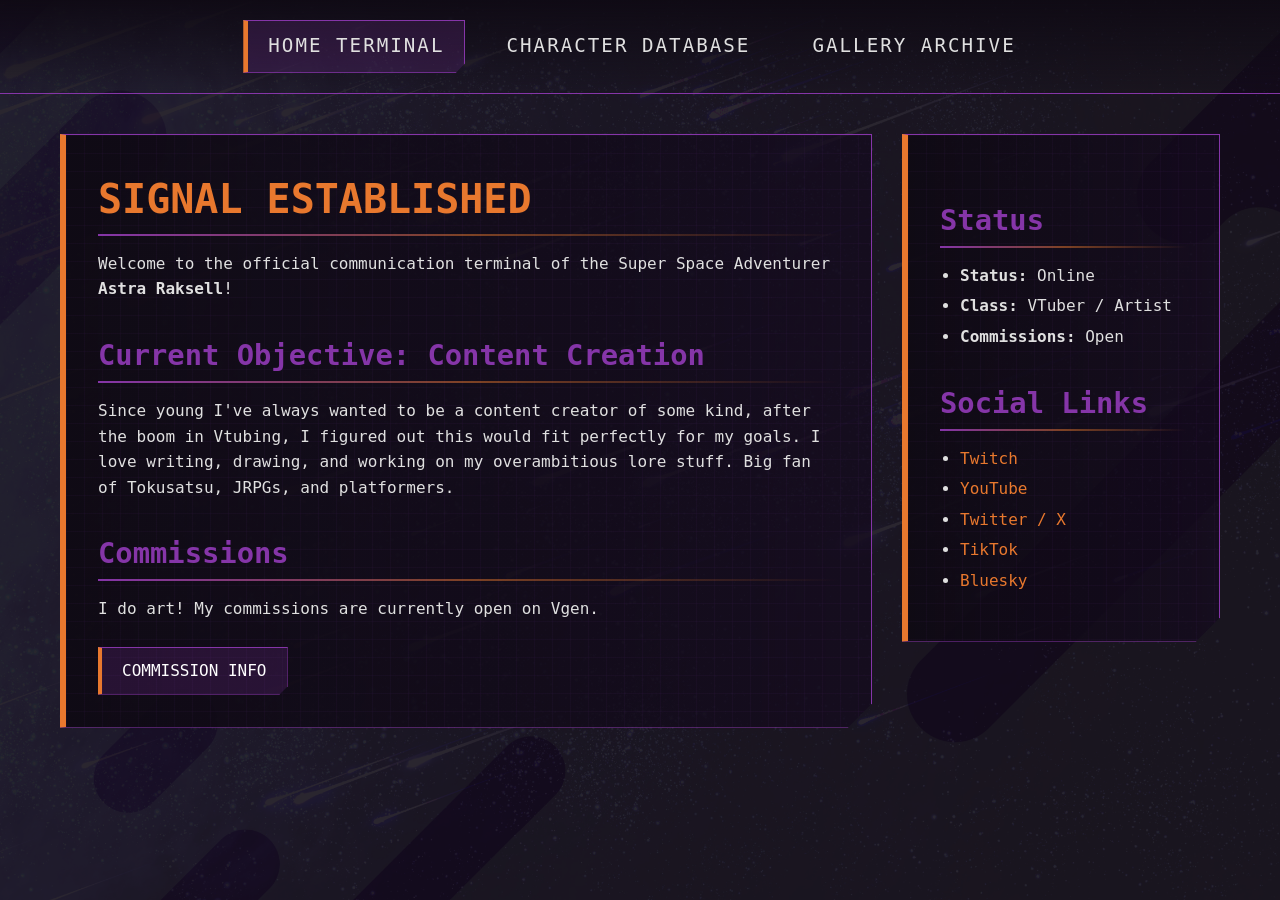
==== index.html @ 95777d7f "2.0" ====
<!DOCTYPE html>
<html lang="en">
<head>
    <meta charset="UTF-8">
    <meta name="viewport" content="width=device-width, initial-scale=1.0">
    <title>Astra Comms Link | VTuber Hub</title>
    <link rel="stylesheet" href="assets/css/style.css">
</head>
<body>

    <nav>
        <a href="index.html" class="active">Home Terminal</a>
        <a href="lore.html">Character Database</a>
        <a href="gallery.html">Gallery Archive</a>
    </nav>

    <div class="container">
        <div class="panel main-content">
            <h1>Signal Established</h1>
            <p>Welcome to the official communication terminal of the Super Space Adventurer <strong>Astra Raksell</strong>!</p>
            
            <h2>Current Objective: Content Creation</h2>
            <p>Since young I've always wanted to be a content creator of some kind, after the boom in Vtubing, I figured out this would fit perfectly for my goals. I love writing, drawing, and working on my overambitious lore stuff. Big fan of Tokusatsu, JRPGs, and platformers.</p>

            <h2>Commissions</h2>
            <p>I do art! My commissions are currently open on Vgen.</p>
            
            <a href="https://vgen.co/AstraRaksell" class="btn">Commission Info</a>
        </div>

        <div class="panel sidebar">
            <h2>Status</h2>
            <ul>
                <li><strong>Status:</strong> Online</li>
                <li><strong>Class:</strong> VTuber / Artist</li>
                <li><strong>Commissions:</strong> Open</li>
            </ul>
            
            <h2>Social Links</h2>
            <ul>
                <li><a href="https://www.twitch.tv/astraraksell">Twitch</a></li>
                <li><a href="https://www.youtube.com/@AstraRaksell">YouTube</a></li>
                <li><a href="https://x.com/AstraRaksell">Twitter / X</a></li>
                <li><a href="https://www.tiktok.com/@astraraksell">TikTok</a></li>
                <li><a href="https://bsky.app/profile/astra-raksell.vtubers.social">Bluesky</a></li>
            </ul>
        </div>
    </div>

</body>
</html>
---- assets/css/style.css ----
/* assets/css/style.css */

/* 1. Local Font Setup */
@font-face {
    font-family: 'Sarpanch';
    src: url('../fonts/sarpanch-regular.woff2') format('woff2'),
         url('../fonts/sarpanch-regular.woff') format('woff'),
         url('../fonts/sarpanch-regular.ttf') format('truetype');
    font-weight: 400;
    font-style: normal;
}

@font-face {
    font-family: 'Sarpanch';
    src: url('../fonts/sarpanch-bold.woff2') format('woff2'),
         url('../fonts/sarpanch-bold.woff') format('woff'),
         url('../fonts/sarpanch-bold.ttf') format('truetype');
    font-weight: 700;
    font-style: normal;
}

/* 2. Astra's Aesthetic Variables */
:root {
    --astra-purple: #8535A8;
    --astra-orange: #E8782E;
    --astra-dark: #0f0a14;
    --text-main: #e0e0e0;
    --text-muted: #a0a0b0;
}

* {
    box-sizing: border-box;
    margin: 0;
    padding: 0;
}

body {
    background: url('../img/background.jpg') center center fixed;
    background-size: cover;
    background-color: var(--astra-dark);
    color: var(--text-main);
    font-family: 'Sarpanch', monospace;
    line-height: 1.6;
}

body::before {
    content: '';
    position: fixed;
    top: 0; left: 0; width: 100%; height: 100%;
    background: rgba(15, 10, 20, 0.85); 
    z-index: -1;
}

/* --- NAVIGATION --- */
nav {
    display: flex;
    justify-content: center;
    gap: 20px;
    padding: 20px;
    background: linear-gradient(180deg, rgba(15, 10, 20, 0.95) 0%, transparent 100%);
    border-bottom: 1px solid var(--astra-purple);
}

nav a {
    color: var(--text-main);
    text-decoration: none;
    font-size: 1.2rem;
    text-transform: uppercase;
    letter-spacing: 2px;
    padding: 10px 20px;
    border: 1px solid transparent;
    transition: all 0.3s ease;
}

nav a:hover, nav a.active {
    border: 1px solid var(--astra-purple);
    background: rgba(133, 53, 168, 0.2);
    border-left: 0.3em solid var(--astra-orange);
    clip-path: polygon(0 0, 100% 0, 100% calc(100% - 0.5em), calc(100% - 0.5em) 100%, 0 100%);
}

/* --- MAIN LAYOUT --- */
.container {
    max-width: 1200px;
    margin: 40px auto;
    padding: 0 20px;
    display: flex;
    gap: 30px;
    flex-wrap: wrap;
    align-items: flex-start;
}

/* --- PANEL AESTHETIC --- */
.panel {
    position: relative;
    background: linear-gradient(90deg, rgba(15, 10, 20, 0.95) 0%, rgba(20, 10, 30, 0.7) 100%);
    border: 1px solid var(--astra-purple);
    border-left: 0.4em solid var(--astra-orange);
    color: var(--text-main);
    padding: 2em;
    clip-path: polygon(0 0, 100% 0, 100% calc(100% - 1.5em), calc(100% - 1.5em) 100%, 0 100%);
    box-shadow: 0 0 15px rgba(133, 53, 168, 0.3);
    margin-bottom: 20px;
    overflow: hidden;
}

/* Grid texture inside panels */
.panel::before {
    content: '';
    position: absolute;
    inset: 0;
    background-image:
        linear-gradient(rgba(133, 53, 168, 0.05) 1px, transparent 1px),
        linear-gradient(90deg, rgba(133, 53, 168, 0.05) 1px, transparent 1px);
    background-size: 18px 18px;
    pointer-events: none;
    z-index: 0;
}

.panel > * { position: relative; z-index: 1; }

.main-content { flex: 3; min-width: 300px; }
.sidebar { flex: 1; min-width: 250px; }

/* --- TYPOGRAPHY & ACCENTS --- */
h1, h2, h3 { position: relative; padding-bottom: 5px; margin-bottom: 15px; }

h1 { color: var(--astra-orange); font-size: 2.5rem; text-transform: uppercase; }
h2 { color: var(--astra-purple); margin-top: 30px; font-size: 1.8rem; }
h3 { color: #fff; margin-top: 20px; font-size: 1.3rem; }

/* The gradient underline */
h1::after, h2::after {
    content: '';
    position: absolute;
    bottom: 0; left: 0; right: 0;
    height: 2px;
    background: linear-gradient(90deg, var(--astra-purple), rgba(232, 120, 46, 0.5), transparent);
}

p, ul { margin-bottom: 15px; }
ul { margin-left: 20px; }
li { margin-bottom: 5px; }

/* --- LINKS & BUTTONS --- */
a { color: var(--astra-orange); text-decoration: none; }
a:hover { text-decoration: underline; }

.btn {
    display: inline-block;
    background: rgba(133, 53, 168, 0.2);
    border: 1px solid var(--astra-purple);
    border-left: 0.3em solid var(--astra-orange);
    color: white;
    padding: 10px 20px;
    margin-top: 10px;
    margin-right: 10px;
    text-transform: uppercase;
    transition: all 0.2s;
    clip-path: polygon(0 0, 100% 0, 100% calc(100% - 0.5em), calc(100% - 0.5em) 100%, 0 100%);
}

.btn:hover {
    background: var(--astra-purple);
    text-decoration: none;
    box-shadow: 0 0 10px rgba(133, 53, 168, 0.8);
}

/* --- INFOBOX TABLES --- */
table { width: 100%; border-collapse: collapse; margin-top: 15px; }
th, td { padding: 10px; border-bottom: 1px solid rgba(133, 53, 168, 0.3); }
th { text-align: left; color: var(--astra-orange); width: 40%; }
td { text-align: right; }
img.profile-pic { width: 100%; border-bottom: 2px solid var(--astra-purple); margin-bottom: 15px; }
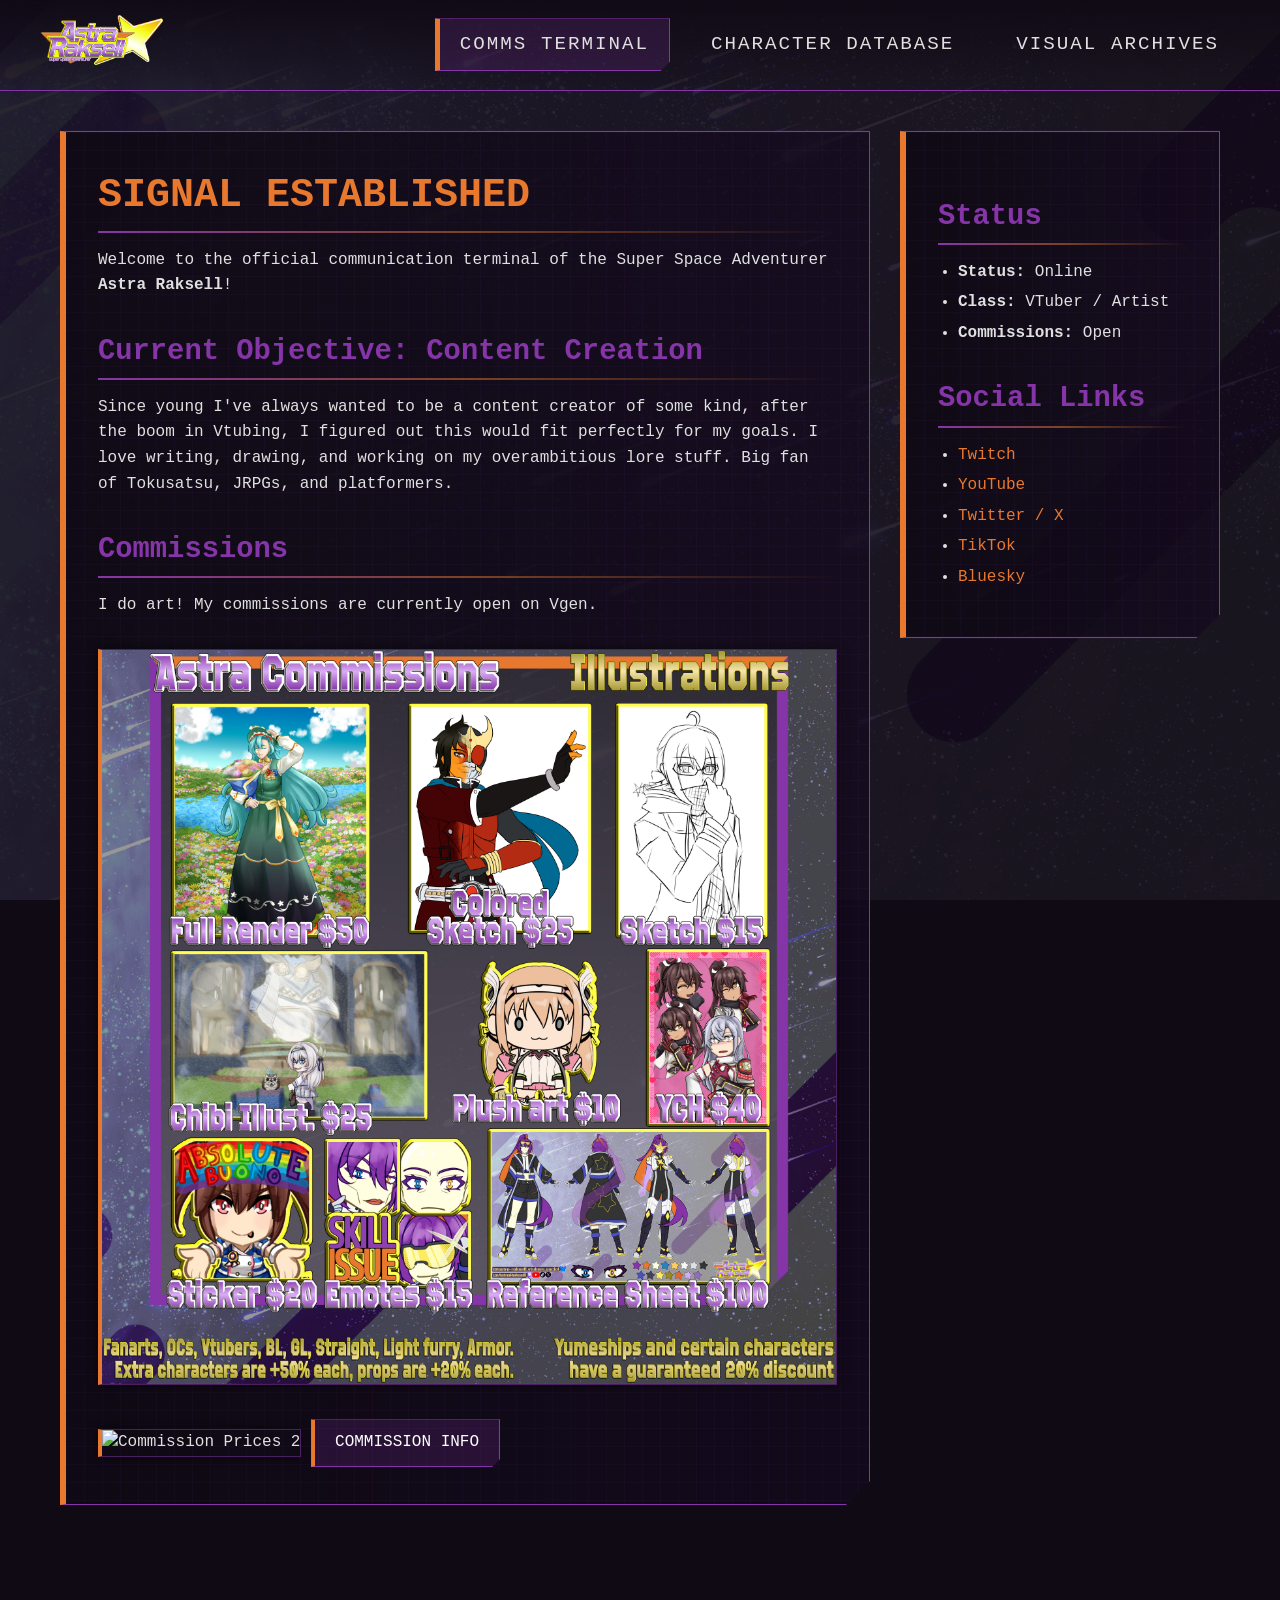
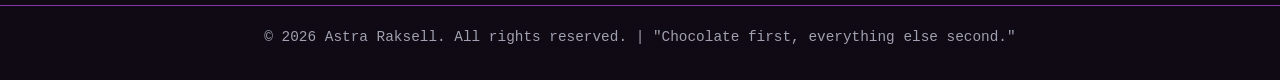
==== commit 300d51d3: "3.0" ====
--- a/index.html
+++ b/index.html
@@ -3,19 +3,29 @@
 <head>
     <meta charset="UTF-8">
     <meta name="viewport" content="width=device-width, initial-scale=1.0">
-    <title>Astra Comms Link | VTuber Hub</title>
+    <title>Astra Raksell - Super Space Adventurer Hub</title>
     <link rel="stylesheet" href="assets/css/style.css">
 </head>
 <body>
 
-    <nav>
-        <a href="index.html" class="active">Home Terminal</a>
-        <a href="lore.html">Character Database</a>
-        <a href="gallery.html">Gallery Archive</a>
-    </nav>
+    <header>
+        <div class="logo-container">
+            <img src="assets/img/astra_logo.png" alt="Astra Logo">
+        </div>
+        <nav>
+            <a href="index.html" class="active">Comms Terminal</a>
+            <a href="lore.html">Character Database</a>
+            <a href="gallery.html">Visual Archives</a>
+        </nav>
+    </header>
 
-    <div class="container">
+    <div class="container animate-in">
         <div class="panel main-content">
+            <!--
+           <div class="hero-banner">
+                <img src="assets/img/hero_illustration.jpg" alt="Astra Illustration Banner">
+            </div> -->
+
             <h1>Signal Established</h1>
             <p>Welcome to the official communication terminal of the Super Space Adventurer <strong>Astra Raksell</strong>!</p>
             
@@ -24,7 +34,10 @@
 
             <h2>Commissions</h2>
             <p>I do art! My commissions are currently open on Vgen.</p>
-            
+                    
+            <img src="assets/img/commission_sheet1.jpg" alt="Commission Prices" class="comm-graphic">
+            <img src="assets/img/commission_sheet2.jpg" alt="Commission Prices 2" class="comm-graphic">
+
             <a href="https://vgen.co/AstraRaksell" class="btn">Commission Info</a>
         </div>
 
@@ -46,6 +59,8 @@
             </ul>
         </div>
     </div>
-
+    <footer>    
+        <p>&copy; 2026 Astra Raksell. All rights reserved. | "Chocolate first, everything else second."</p>
+    </footer>
 </body>
 </html>
--- a/assets/css/style.css
+++ b/assets/css/style.css
@@ -41,6 +41,9 @@
     color: var(--text-main);
     font-family: 'Sarpanch', monospace;
     line-height: 1.6;
+    display: flex;
+    flex-direction: column;
+    min-height: 100vh;
 }
 
 body::before {
@@ -51,14 +54,34 @@
     z-index: -1;
 }
 
+/* --- ANIMATIONS --- */
+@keyframes portalOpen {
+    0% { opacity: 0; transform: translateY(15px); }
+    100% { opacity: 1; transform: translateY(0); }
+}
+
+.animate-in {
+    animation: portalOpen 0.6s ease-out forwards;
+}
+
 /* --- NAVIGATION --- */
-nav {
-    display: flex;
-    justify-content: center;
-    gap: 20px;
-    padding: 20px;
+header {
+    display: flex;
+    justify-content: space-between;
+    align-items: center;
+    padding: 15px 40px;
     background: linear-gradient(180deg, rgba(15, 10, 20, 0.95) 0%, transparent 100%);
     border-bottom: 1px solid var(--astra-purple);
+}
+
+.logo-container img {
+    height: 50px;
+    width: auto;
+}
+
+nav {
+    display: flex;
+    gap: 20px;
 }
 
 nav a {
@@ -86,8 +109,8 @@
     padding: 0 20px;
     display: flex;
     gap: 30px;
-    flex-wrap: wrap;
     align-items: flex-start;
+    flex: 1;
 }
 
 /* --- PANEL AESTHETIC --- */
@@ -119,12 +142,36 @@
 
 .panel > * { position: relative; z-index: 1; }
 
-.main-content { flex: 3; min-width: 300px; }
-.sidebar { flex: 1; min-width: 250px; }
+.main-content { flex: 1 1 65%; min-width: 300px; }
+.sidebar { flex: 0 0 320px; max-width: 320px; }
+
+/* --- IMAGES (Banners, Commissions, Profile) --- */
+.hero-banner img {
+    width: 100%;
+    height: auto;
+    border: 1px solid var(--astra-purple);
+    margin-bottom: 20px;
+    clip-path: polygon(0 0, 100% 0, 100% calc(100% - 1.5em), calc(100% - 1.5em) 100%, 0 100%);
+}
+
+.comm-graphic {
+    width: 100%;
+    height: auto;
+    border: 1px solid rgba(133, 53, 168, 0.5);
+    border-left: 0.3em solid var(--astra-orange);
+    margin: 15px 0;
+    box-shadow: 0 0 10px rgba(0,0,0,0.5);
+}
+
+img.profile-pic { 
+    width: 100%; 
+    height: auto;
+    border-bottom: 2px solid var(--astra-purple); 
+    margin-bottom: 15px; 
+}
 
 /* --- TYPOGRAPHY & ACCENTS --- */
 h1, h2, h3 { position: relative; padding-bottom: 5px; margin-bottom: 15px; }
-
 h1 { color: var(--astra-orange); font-size: 2.5rem; text-transform: uppercase; }
 h2 { color: var(--astra-purple); margin-top: 30px; font-size: 1.8rem; }
 h3 { color: #fff; margin-top: 20px; font-size: 1.3rem; }
@@ -153,8 +200,7 @@
     border-left: 0.3em solid var(--astra-orange);
     color: white;
     padding: 10px 20px;
-    margin-top: 10px;
-    margin-right: 10px;
+    margin-top: 10px; margin-right: 10px;
     text-transform: uppercase;
     transition: all 0.2s;
     clip-path: polygon(0 0, 100% 0, 100% calc(100% - 0.5em), calc(100% - 0.5em) 100%, 0 100%);
@@ -166,9 +212,27 @@
     box-shadow: 0 0 10px rgba(133, 53, 168, 0.8);
 }
 
+.gallery-item .caption {
+    text-align: center;
+    font-size: 0.9em;     
+    color: #555;            
+    margin-top: 8px;         
+    font-style: italic;      
+}
+
 /* --- INFOBOX TABLES --- */
 table { width: 100%; border-collapse: collapse; margin-top: 15px; }
-th, td { padding: 10px; border-bottom: 1px solid rgba(133, 53, 168, 0.3); }
+th, td { padding: 10px; border-bottom: 1px solid rgba(133, 53, 168, 0.3); font-size: 0.9rem; }
 th { text-align: left; color: var(--astra-orange); width: 40%; }
 td { text-align: right; }
-img.profile-pic { width: 100%; border-bottom: 2px solid var(--astra-purple); margin-bottom: 15px; }+
+/* --- FOOTER --- */
+footer {
+    text-align: center;
+    padding: 20px;
+    margin-top: 40px;
+    border-top: 1px solid var(--astra-purple);
+    background: linear-gradient(0deg, rgba(15, 10, 20, 0.95) 0%, transparent 100%);
+    color: var(--text-muted);
+    font-size: 0.9rem;
+}
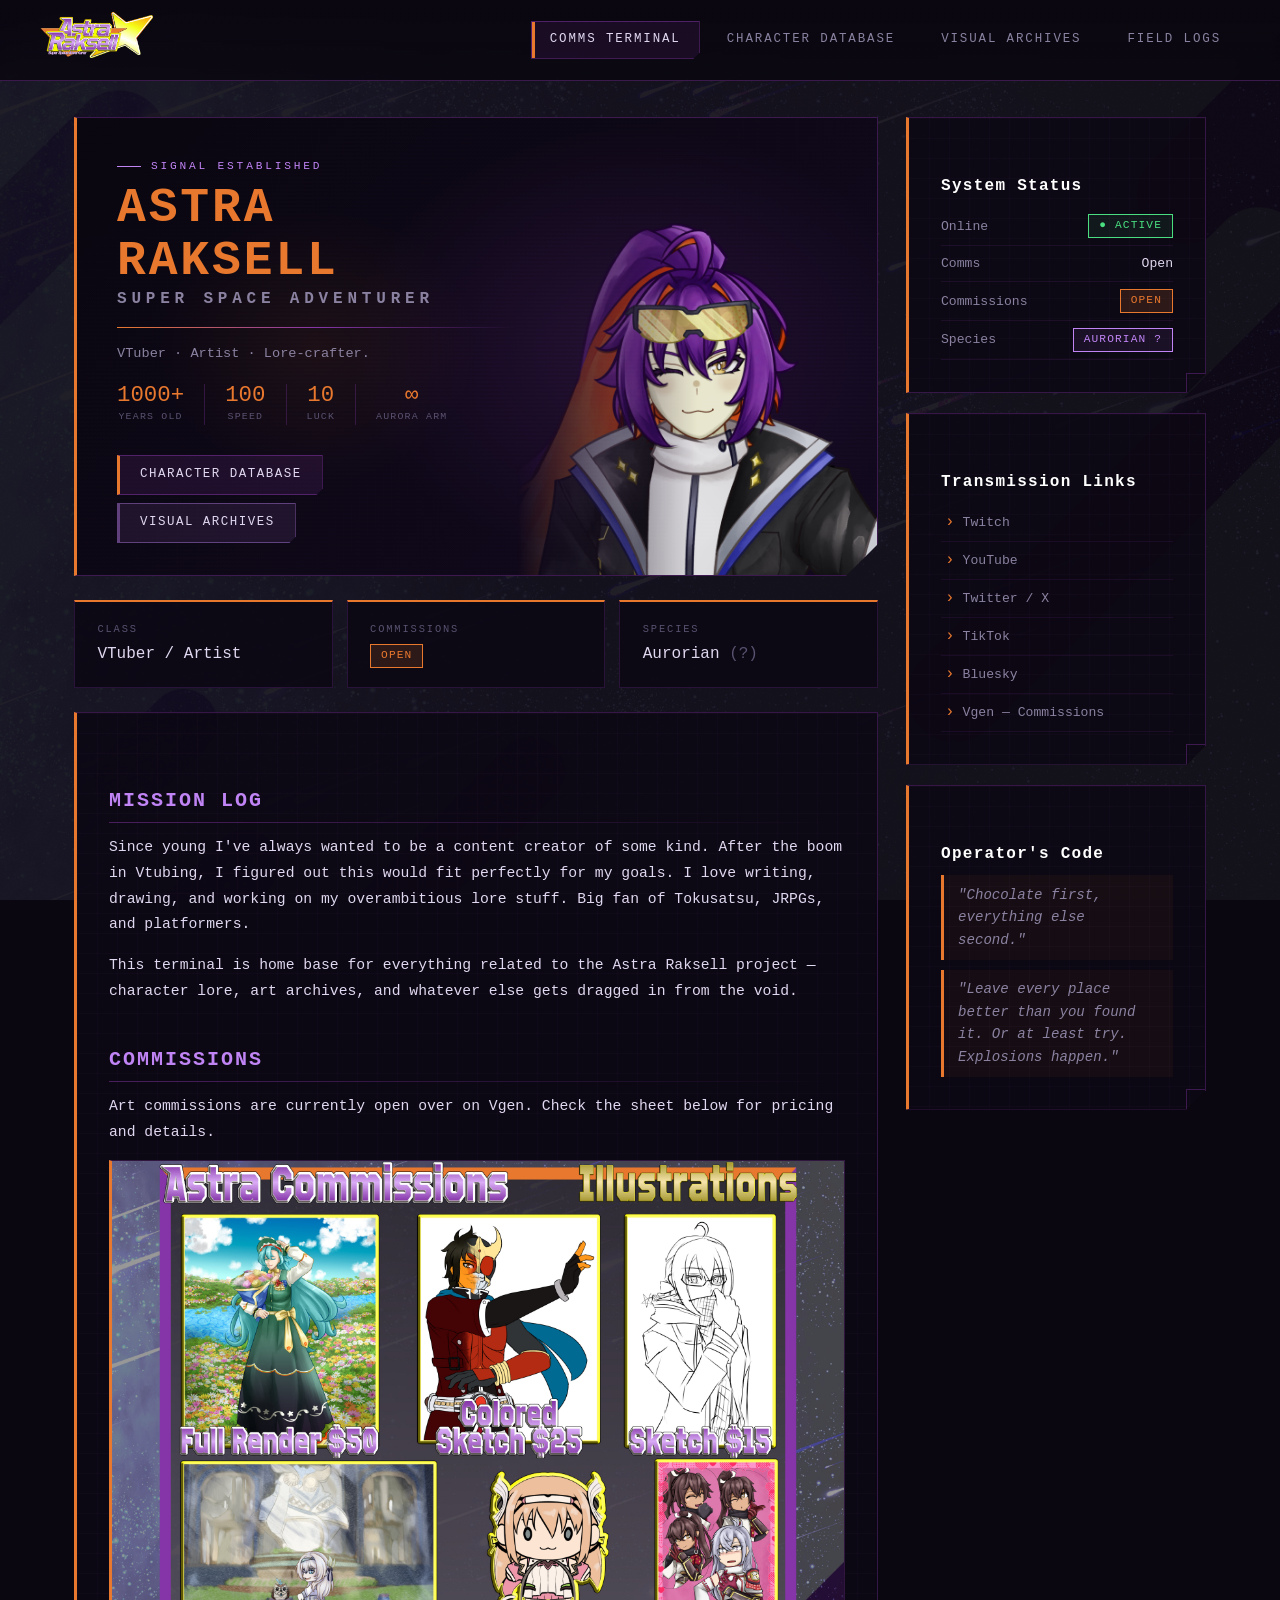
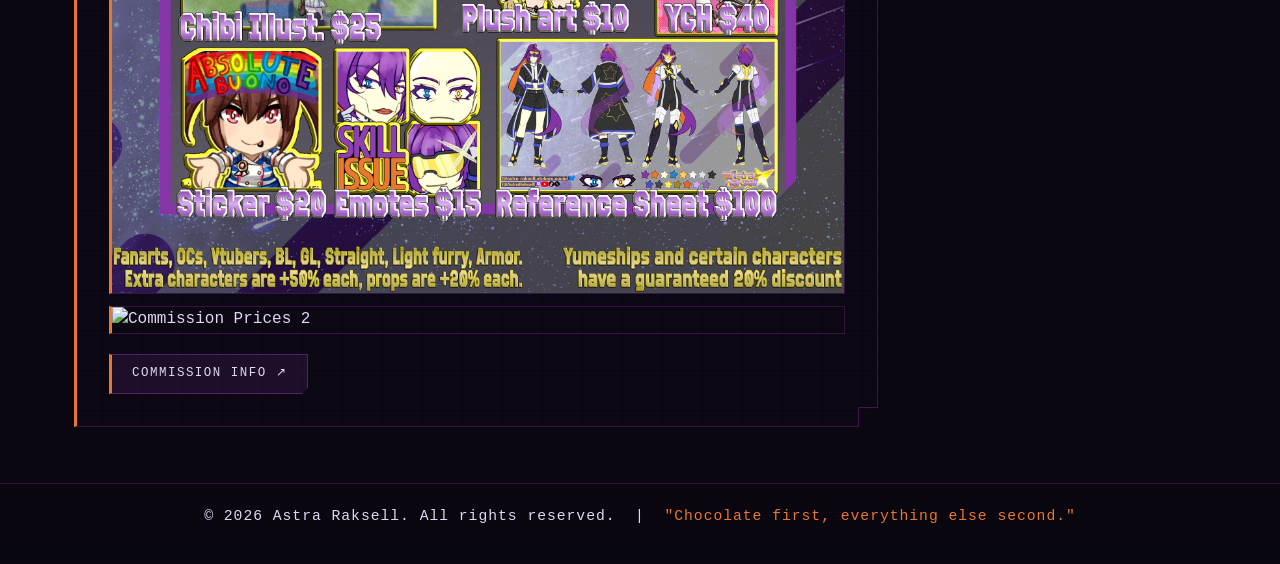
==== commit 164fe437: "4.0" ====
--- a/index.html
+++ b/index.html
@@ -3,64 +3,143 @@
 <head>
     <meta charset="UTF-8">
     <meta name="viewport" content="width=device-width, initial-scale=1.0">
-    <title>Astra Raksell - Super Space Adventurer Hub</title>
+    <title>Astra Raksell — Super Space Adventurer Hub</title>
     <link rel="stylesheet" href="assets/css/style.css">
 </head>
 <body>
 
     <header>
         <div class="logo-container">
-            <img src="assets/img/astra_logo.png" alt="Astra Logo">
+            <img src="assets/img/astra_logo.png" alt="Astra Raksell">
         </div>
         <nav>
             <a href="index.html" class="active">Comms Terminal</a>
             <a href="lore.html">Character Database</a>
             <a href="gallery.html">Visual Archives</a>
+            <a href="lore_extended.html">Field Logs</a>
         </nav>
     </header>
 
     <div class="container animate-in">
-        <div class="panel main-content">
-            <!--
-           <div class="hero-banner">
-                <img src="assets/img/hero_illustration.jpg" alt="Astra Illustration Banner">
-            </div> -->
 
-            <h1>Signal Established</h1>
-            <p>Welcome to the official communication terminal of the Super Space Adventurer <strong>Astra Raksell</strong>!</p>
-            
-            <h2>Current Objective: Content Creation</h2>
-            <p>Since young I've always wanted to be a content creator of some kind, after the boom in Vtubing, I figured out this would fit perfectly for my goals. I love writing, drawing, and working on my overambitious lore stuff. Big fan of Tokusatsu, JRPGs, and platformers.</p>
+        <!-- LEFT: main content -->
+        <div class="main-content">
 
-            <h2>Commissions</h2>
-            <p>I do art! My commissions are currently open on Vgen.</p>
-                    
-            <img src="assets/img/commission_sheet1.jpg" alt="Commission Prices" class="comm-graphic">
-            <img src="assets/img/commission_sheet2.jpg" alt="Commission Prices 2" class="comm-graphic">
+            <!-- HERO -->
+            <div class="hero panel" style="padding:0; border:1px solid rgba(133,53,168,0.4); border-left:3px solid var(--orange);">
+                <div class="hero-bg"></div>
+                <img src="assets/img/astra_profile.png" alt="Astra Raksell" class="hero-art">
+                <div class="hero-content">
+                    <div class="hero-eyebrow">Signal Established</div>
+                    <h1>
+                        Astra Raksell
+                        <span class="name-sub">Super Space Adventurer</span>
+                    </h1>
+                    <p class="hero-desc">
+                        VTuber · Artist · Lore-crafter.
+                    </p>
+                    <div class="hero-stats">
+                        <div class="hero-stat">
+                            <span class="hero-stat-val">1000+</span>
+                            <span class="hero-stat-lbl">Years old</span>
+                        </div>
+                        <div class="hero-divider"></div>
+                        <div class="hero-stat">
+                            <span class="hero-stat-val">100</span>
+                            <span class="hero-stat-lbl">Speed</span>
+                        </div>
+                        <div class="hero-divider"></div>
+                        <div class="hero-stat">
+                            <span class="hero-stat-val">10</span>
+                            <span class="hero-stat-lbl">Luck</span>
+                        </div>
+                        <div class="hero-divider"></div>
+                        <div class="hero-stat">
+                            <span class="hero-stat-val">∞</span>
+                            <span class="hero-stat-lbl">Aurora Arm</span>
+                        </div>
+                    </div>
+                    <div>
+                        <a href="lore.html" class="btn">Character Database</a>
+                        <a href="gallery.html" class="btn btn-orange">Visual Archives</a>
+                    </div>
+                </div>
+            </div>
 
-            <a href="https://vgen.co/AstraRaksell" class="btn">Commission Info</a>
+            <!-- QUICK INFO CARDS -->
+            <div class="card-row">
+                <div class="info-card">
+                    <div class="info-card-label">Class</div>
+                    <div class="info-card-value">VTuber / Artist</div>
+                </div>
+                <div class="info-card">
+                    <div class="info-card-label">Commissions</div>
+                    <div class="info-card-value"><span class="badge badge-open">Open</span></div>
+                </div>
+                <div class="info-card">
+                    <div class="info-card-label">Species</div>
+                    <div class="info-card-value">Aurorian <span style="color:var(--text-dim);">(?)</span></div>
+                </div>
+            </div>
+
+            <!-- ABOUT -->
+            <div class="panel">
+                <h2>Mission Log</h2>
+                <p>
+                    Since young I've always wanted to be a content creator of some kind. After the boom in Vtubing, I figured out this would fit perfectly for my goals. I love writing, drawing, and working on my overambitious lore stuff. Big fan of Tokusatsu, JRPGs, and platformers.
+                </p>
+                <p>
+                    This terminal is home base for everything related to the Astra Raksell project — character lore, art archives, and whatever else gets dragged in from the void.
+                </p>
+
+                <h2>Commissions</h2>
+                <p>Art commissions are currently open over on Vgen. Check the sheet below for pricing and details.</p>
+
+                <img src="assets/img/commission_sheet1.jpg" alt="Commission Prices" class="comm-graphic">
+                <img src="assets/img/commission_sheet2.jpg" alt="Commission Prices 2" class="comm-graphic">
+
+                <a href="https://vgen.co/AstraRaksell" class="btn" target="_blank" rel="noopener">Commission Info ↗</a>
+            </div>
+
         </div>
 
-        <div class="panel sidebar">
-            <h2>Status</h2>
-            <ul>
-                <li><strong>Status:</strong> Online</li>
-                <li><strong>Class:</strong> VTuber / Artist</li>
-                <li><strong>Commissions:</strong> Open</li>
-            </ul>
-            
-            <h2>Social Links</h2>
-            <ul>
-                <li><a href="https://www.twitch.tv/astraraksell">Twitch</a></li>
-                <li><a href="https://www.youtube.com/@AstraRaksell">YouTube</a></li>
-                <li><a href="https://x.com/AstraRaksell">Twitter / X</a></li>
-                <li><a href="https://www.tiktok.com/@astraraksell">TikTok</a></li>
-                <li><a href="https://bsky.app/profile/astra-raksell.vtubers.social">Bluesky</a></li>
-            </ul>
-        </div>
+        <!-- RIGHT: sidebar -->
+        <aside class="sidebar">
+
+            <div class="panel">
+                <h3>System Status</h3>
+                <ul class="status-list">
+                    <li><span class="label">Online</span> <span class="badge badge-online">● Active</span></li>
+                    <li><span class="label">Comms</span> <span style="color:var(--text);">Open</span></li>
+                    <li><span class="label">Commissions</span> <span class="badge badge-open">Open</span></li>
+                    <li><span class="label">Species</span> <span class="badge badge-aurora">Aurorian ?</span></li>
+                </ul>
+            </div>
+
+            <div class="panel">
+                <h3>Transmission Links</h3>
+                <ul class="social-list">
+                    <li><a href="https://www.twitch.tv/astraraksell" target="_blank" rel="noopener">Twitch</a></li>
+                    <li><a href="https://www.youtube.com/@AstraRaksell" target="_blank" rel="noopener">YouTube</a></li>
+                    <li><a href="https://x.com/AstraRaksell" target="_blank" rel="noopener">Twitter / X</a></li>
+                    <li><a href="https://www.tiktok.com/@astraraksell" target="_blank" rel="noopener">TikTok</a></li>
+                    <li><a href="https://bsky.app/profile/astra-raksell.vtubers.social" target="_blank" rel="noopener">Bluesky</a></li>
+                    <li><a href="https://vgen.co/AstraRaksell" target="_blank" rel="noopener">Vgen — Commissions</a></li>
+                </ul>
+            </div>
+
+            <div class="panel">
+                <h3>Operator's Code</h3>
+                <blockquote style="margin:0 0 10px;">"Chocolate first, everything else second."</blockquote>
+                <blockquote style="margin:0;">"Leave every place better than you found it. Or at least try. Explosions happen."</blockquote>
+            </div>
+
+        </aside>
     </div>
-    <footer>    
-        <p>&copy; 2026 Astra Raksell. All rights reserved. | "Chocolate first, everything else second."</p>
+
+    <footer>
+        <p>&copy; 2026 Astra Raksell. All rights reserved. &nbsp;|&nbsp; <span>"Chocolate first, everything else second."</span></p>
     </footer>
+
 </body>
 </html>
--- a/assets/css/style.css
+++ b/assets/css/style.css
@@ -9,7 +9,6 @@
     font-weight: 400;
     font-style: normal;
 }
-
 @font-face {
     font-family: 'Sarpanch';
     src: url('../fonts/sarpanch-bold.woff2') format('woff2'),
@@ -19,26 +18,35 @@
     font-style: normal;
 }
 
-/* 2. Astra's Aesthetic Variables */
+/* 2. Design Variables */
 :root {
-    --astra-purple: #8535A8;
-    --astra-orange: #E8782E;
-    --astra-dark: #0f0a14;
-    --text-main: #e0e0e0;
-    --text-muted: #a0a0b0;
-}
-
-* {
-    box-sizing: border-box;
-    margin: 0;
-    padding: 0;
-}
+    --purple:       #8535A8;
+    --purple-dim:   rgba(133, 53, 168, 0.25);
+    --purple-glow:  rgba(133, 53, 168, 0.5);
+    --orange:       #E8782E;
+    --orange-dim:   rgba(232, 120, 46, 0.15);
+    --dark:         #0a0710;
+    --dark-panel:   rgba(12, 8, 20, 0.92);
+    --text:         #e0d8f0;
+    --text-muted:   #8a82a0;
+    --text-dim:     #5a5270;
+    --aurora:       #c084f5;
+    --star:         #ffd97d;
+}
+
+*, *::before, *::after { box-sizing: border-box; margin: 0; padding: 0; }
+
+html { scroll-behavior: smooth; }
 
 body {
-    background: url('../img/background.jpg') center center fixed;
+    background-color: var(--dark);
+    background-image:
+        radial-gradient(ellipse 80% 60% at 50% -10%, rgba(133,53,168,0.18) 0%, transparent 60%),
+        url('../img/background.jpg');
     background-size: cover;
-    background-color: var(--astra-dark);
-    color: var(--text-main);
+    background-attachment: fixed;
+    background-position: center;
+    color: var(--text);
     font-family: 'Sarpanch', monospace;
     line-height: 1.6;
     display: flex;
@@ -49,190 +57,790 @@
 body::before {
     content: '';
     position: fixed;
-    top: 0; left: 0; width: 100%; height: 100%;
-    background: rgba(15, 10, 20, 0.85); 
+    inset: 0;
+    background: rgba(10, 7, 16, 0.88);
     z-index: -1;
 }
 
-/* --- ANIMATIONS --- */
-@keyframes portalOpen {
-    0% { opacity: 0; transform: translateY(15px); }
-    100% { opacity: 1; transform: translateY(0); }
-}
-
-.animate-in {
-    animation: portalOpen 0.6s ease-out forwards;
-}
-
-/* --- NAVIGATION --- */
+/* Subtle star-field noise overlay */
+body::after {
+    content: '';
+    position: fixed;
+    inset: 0;
+    background-image: url("data:image/svg+xml,%3Csvg xmlns='http://www.w3.org/2000/svg' width='300' height='300'%3E%3Cfilter id='n'%3E%3CfeTurbulence type='fractalNoise' baseFrequency='0.75' numOctaves='4' stitchTiles='stitch'/%3E%3C/filter%3E%3Crect width='300' height='300' filter='url(%23n)' opacity='0.03'/%3E%3C/svg%3E");
+    pointer-events: none;
+    z-index: 0;
+    opacity: 0.4;
+}
+
+/* ── ANIMATIONS ─────────────────────────────────────────── */
+@keyframes fadeUp   { from { opacity:0; transform:translateY(20px); } to { opacity:1; transform:translateY(0); } }
+@keyframes fadeIn   { from { opacity:0; } to { opacity:1; } }
+@keyframes pulse    { 0%,100% { opacity:1; } 50% { opacity:0.4; } }
+@keyframes scanline { 0% { transform: translateY(-100%); } 100% { transform: translateY(100vh); } }
+@keyframes flicker  { 0%,100%{opacity:1;} 92%{opacity:1;} 93%{opacity:0.8;} 94%{opacity:1;} 96%{opacity:0.9;} 97%{opacity:1;} }
+@keyframes drift    { 0%,100%{transform:translateY(0);} 50%{transform:translateY(-6px);} }
+@keyframes glowPulse{ 0%,100%{box-shadow: 0 0 12px var(--purple-glow), inset 0 0 6px rgba(133,53,168,0.1);} 50%{box-shadow: 0 0 28px var(--purple-glow), inset 0 0 12px rgba(133,53,168,0.2);} }
+
+.animate-in > * {
+    opacity: 0;
+    animation: fadeUp 0.5s ease-out forwards;
+}
+.animate-in > *:nth-child(1) { animation-delay: 0.05s; }
+.animate-in > *:nth-child(2) { animation-delay: 0.12s; }
+.animate-in > *:nth-child(3) { animation-delay: 0.19s; }
+.animate-in > *:nth-child(4) { animation-delay: 0.26s; }
+.animate-in > *:nth-child(5) { animation-delay: 0.33s; }
+
+/* ── HEADER / NAV ────────────────────────────────────────── */
 header {
+    position: sticky;
+    top: 0;
+    z-index: 100;
     display: flex;
     justify-content: space-between;
     align-items: center;
-    padding: 15px 40px;
-    background: linear-gradient(180deg, rgba(15, 10, 20, 0.95) 0%, transparent 100%);
-    border-bottom: 1px solid var(--astra-purple);
-}
-
-.logo-container img {
-    height: 50px;
-    width: auto;
-}
-
-nav {
-    display: flex;
-    gap: 20px;
-}
+    padding: 12px 40px;
+    background: linear-gradient(180deg, rgba(10,7,16,0.98) 0%, rgba(10,7,16,0.85) 100%);
+    border-bottom: 1px solid rgba(133,53,168,0.4);
+    backdrop-filter: blur(10px);
+    -webkit-backdrop-filter: blur(10px);
+}
+
+.logo-container img { height: 46px; width: auto; }
+
+nav { display: flex; gap: 8px; }
 
 nav a {
-    color: var(--text-main);
+    color: var(--text-muted);
     text-decoration: none;
-    font-size: 1.2rem;
-    text-transform: uppercase;
-    letter-spacing: 2px;
-    padding: 10px 20px;
+    font-size: 0.78rem;
+    text-transform: uppercase;
+    letter-spacing: 0.15em;
+    padding: 8px 18px;
     border: 1px solid transparent;
-    transition: all 0.3s ease;
+    transition: all 0.25s ease;
+    position: relative;
+    clip-path: polygon(0 0, 100% 0, 100% calc(100% - 0.5em), calc(100% - 0.5em) 100%, 0 100%);
+}
+
+nav a::before {
+    content: '';
+    position: absolute;
+    left: 0; top: 0; bottom: 0;
+    width: 0;
+    background: var(--orange);
+    transition: width 0.2s ease;
 }
 
 nav a:hover, nav a.active {
-    border: 1px solid var(--astra-purple);
-    background: rgba(133, 53, 168, 0.2);
-    border-left: 0.3em solid var(--astra-orange);
-    clip-path: polygon(0 0, 100% 0, 100% calc(100% - 0.5em), calc(100% - 0.5em) 100%, 0 100%);
-}
-
-/* --- MAIN LAYOUT --- */
+    color: var(--text);
+    border: 1px solid rgba(133,53,168,0.5);
+    background: rgba(133,53,168,0.12);
+    text-decoration: none;
+}
+
+nav a.active::before, nav a:hover::before { width: 3px; }
+
+/* ── LAYOUT ──────────────────────────────────────────────── */
 .container {
-    max-width: 1200px;
-    margin: 40px auto;
-    padding: 0 20px;
-    display: flex;
-    gap: 30px;
+    max-width: 1180px;
+    margin: 36px auto;
+    padding: 0 24px;
+    display: flex;
+    gap: 28px;
     align-items: flex-start;
     flex: 1;
-}
-
-/* --- PANEL AESTHETIC --- */
+    position: relative;
+    z-index: 1;
+}
+
+.main-content { flex: 1 1 65%; min-width: 0; }
+.sidebar { flex: 0 0 300px; max-width: 300px; }
+
+/* ── PANEL ───────────────────────────────────────────────── */
 .panel {
     position: relative;
-    background: linear-gradient(90deg, rgba(15, 10, 20, 0.95) 0%, rgba(20, 10, 30, 0.7) 100%);
-    border: 1px solid var(--astra-purple);
-    border-left: 0.4em solid var(--astra-orange);
-    color: var(--text-main);
+    background: var(--dark-panel);
+    border: 1px solid rgba(133,53,168,0.35);
+    border-left: 3px solid var(--orange);
     padding: 2em;
-    clip-path: polygon(0 0, 100% 0, 100% calc(100% - 1.5em), calc(100% - 1.5em) 100%, 0 100%);
-    box-shadow: 0 0 15px rgba(133, 53, 168, 0.3);
+    clip-path: polygon(0 0, 100% 0, 100% calc(100% - 1.2em), calc(100% - 1.2em) 100%, 0 100%);
     margin-bottom: 20px;
     overflow: hidden;
-}
-
-/* Grid texture inside panels */
+    animation: glowPulse 4s ease-in-out infinite;
+}
+
 .panel::before {
     content: '';
     position: absolute;
     inset: 0;
     background-image:
-        linear-gradient(rgba(133, 53, 168, 0.05) 1px, transparent 1px),
-        linear-gradient(90deg, rgba(133, 53, 168, 0.05) 1px, transparent 1px);
-    background-size: 18px 18px;
+        linear-gradient(rgba(133,53,168,0.04) 1px, transparent 1px),
+        linear-gradient(90deg, rgba(133,53,168,0.04) 1px, transparent 1px);
+    background-size: 20px 20px;
     pointer-events: none;
     z-index: 0;
 }
 
+/* corner accent */
+.panel::after {
+    content: '';
+    position: absolute;
+    bottom: 0; right: 0;
+    width: 1.2em; height: 1.2em;
+    border-top: 1px solid rgba(133,53,168,0.4);
+    border-left: 1px solid rgba(133,53,168,0.4);
+    pointer-events: none;
+}
+
 .panel > * { position: relative; z-index: 1; }
 
-.main-content { flex: 1 1 65%; min-width: 300px; }
-.sidebar { flex: 0 0 320px; max-width: 320px; }
-
-/* --- IMAGES (Banners, Commissions, Profile) --- */
-.hero-banner img {
+/* ── TYPOGRAPHY ──────────────────────────────────────────── */
+h1, h2, h3, h4 { position: relative; }
+
+h1 {
+    color: var(--orange);
+    font-size: 2.2rem;
+    text-transform: uppercase;
+    letter-spacing: 0.06em;
+    margin-bottom: 0.5em;
+    padding-bottom: 0.4em;
+    animation: flicker 8s infinite;
+}
+
+h1::after {
+    content: '';
+    position: absolute;
+    bottom: 0; left: 0; right: 0; height: 1px;
+    background: linear-gradient(90deg, var(--orange), var(--purple), transparent);
+}
+
+h2 {
+    color: var(--aurora);
+    font-size: 1.25rem;
+    text-transform: uppercase;
+    letter-spacing: 0.1em;
+    margin: 2em 0 0.6em;
+    padding-bottom: 0.3em;
+}
+
+h2::after {
+    content: '';
+    position: absolute;
+    bottom: 0; left: 0; right: 0; height: 1px;
+    background: linear-gradient(90deg, var(--purple-glow), transparent);
+}
+
+h3 {
+    color: #fff;
+    font-size: 1rem;
+    letter-spacing: 0.08em;
+    margin: 1.5em 0 0.5em;
+}
+
+p { margin-bottom: 1em; font-size: 0.92rem; color: var(--text); line-height: 1.75; }
+
+ul { margin: 0 0 1em 1.2em; }
+li { margin-bottom: 0.4em; font-size: 0.9rem; color: var(--text); }
+li::marker { color: var(--orange); }
+
+/* ── LINKS & BUTTONS ─────────────────────────────────────── */
+a { color: var(--orange); text-decoration: none; transition: color 0.2s; }
+a:hover { color: var(--aurora); text-decoration: none; }
+
+.btn {
+    display: inline-flex;
+    align-items: center;
+    gap: 8px;
+    background: rgba(133,53,168,0.15);
+    border: 1px solid rgba(133,53,168,0.5);
+    border-left: 3px solid var(--orange);
+    color: var(--text);
+    padding: 9px 20px;
+    margin: 8px 8px 0 0;
+    font-family: 'Sarpanch', monospace;
+    font-size: 0.78rem;
+    text-transform: uppercase;
+    letter-spacing: 0.12em;
+    cursor: pointer;
+    transition: all 0.2s ease;
+    clip-path: polygon(0 0, 100% 0, 100% calc(100% - 0.5em), calc(100% - 0.5em) 100%, 0 100%);
+}
+
+.btn:hover {
+    background: rgba(133,53,168,0.35);
+    border-color: var(--purple);
+    color: #fff;
+    box-shadow: 0 0 14px var(--purple-glow);
+    text-decoration: none;
+}
+
+.btn-orange {
+    border-left-color: var(--aurora);
+    background: rgba(192,132,245,0.1);
+    border-color: rgba(192,132,245,0.4);
+}
+
+.btn-orange:hover {
+    background: rgba(192,132,245,0.25);
+    border-color: var(--aurora);
+    box-shadow: 0 0 14px rgba(192,132,245,0.4);
+}
+
+/* ── STATUS BADGES ───────────────────────────────────────── */
+.badge {
+    display: inline-block;
+    font-size: 0.7rem;
+    padding: 2px 10px;
+    border: 1px solid;
+    text-transform: uppercase;
+    letter-spacing: 0.1em;
+}
+
+.badge-online  { border-color: #4ade80; color: #4ade80; background: rgba(74,222,128,0.08); }
+.badge-open    { border-color: var(--orange); color: var(--orange); background: var(--orange-dim); }
+.badge-aurora  { border-color: var(--aurora); color: var(--aurora); background: rgba(192,132,245,0.08); }
+
+/* ── SIDEBAR TABLES ──────────────────────────────────────── */
+table { width: 100%; border-collapse: collapse; margin-top: 10px; }
+
+th, td {
+    padding: 8px 10px;
+    border-bottom: 1px solid rgba(133,53,168,0.2);
+    font-size: 0.8rem;
+}
+
+th { text-align: left; color: var(--orange); width: 42%; font-weight: 400; letter-spacing: 0.05em; }
+td { text-align: right; color: var(--text); }
+
+/* stat bars in sidebar */
+.stat-row { display: flex; align-items: center; gap: 8px; padding: 5px 0; border-bottom: 1px solid rgba(133,53,168,0.15); }
+.stat-name { font-size: 0.72rem; color: var(--orange); width: 44px; flex-shrink: 0; letter-spacing: 0.05em; }
+.stat-bar  { flex: 1; height: 5px; background: rgba(133,53,168,0.15); position: relative; overflow: hidden; }
+.stat-fill { height: 100%; background: linear-gradient(90deg, var(--purple), var(--aurora)); transition: width 1s ease; }
+.stat-fill.danger { background: linear-gradient(90deg, #7f1d1d, #ef4444); }
+.stat-num  { font-size: 0.72rem; color: var(--text-muted); width: 24px; text-align: right; flex-shrink: 0; }
+
+/* ── HERO SECTION (index) ────────────────────────────────── */
+.hero {
+    position: relative;
     width: 100%;
-    height: auto;
-    border: 1px solid var(--astra-purple);
-    margin-bottom: 20px;
-    clip-path: polygon(0 0, 100% 0, 100% calc(100% - 1.5em), calc(100% - 1.5em) 100%, 0 100%);
-}
-
+    min-height: 380px;
+    display: flex;
+    align-items: flex-end;
+    padding: 0;
+    margin-bottom: 24px;
+    overflow: hidden;
+    border: 1px solid rgba(133,53,168,0.3);
+    border-left: 3px solid var(--orange);
+    clip-path: polygon(0 0, 100% 0, 100% calc(100% - 2em), calc(100% - 2em) 100%, 0 100%);
+}
+
+.hero-bg {
+    position: absolute;
+    inset: 0;
+    background:
+        radial-gradient(ellipse 60% 80% at 70% 50%, rgba(133,53,168,0.2) 0%, transparent 60%),
+        radial-gradient(ellipse 40% 60% at 30% 50%, rgba(232,120,46,0.08) 0%, transparent 50%),
+        linear-gradient(135deg, rgba(10,7,16,0.95) 0%, rgba(20,10,35,0.8) 100%);
+    z-index: 0;
+}
+
+/* Scanline effect on hero */
+.hero-bg::after {
+    content: '';
+    position: absolute;
+    inset: 0;
+    background: repeating-linear-gradient(
+        0deg,
+        transparent,
+        transparent 2px,
+        rgba(0,0,0,0.08) 2px,
+        rgba(0,0,0,0.08) 4px
+    );
+    pointer-events: none;
+}
+
+.hero-art {
+    position: absolute;
+    right: 0;
+    bottom: 0;
+    height: 110%;
+    max-width: 45%;
+    object-fit: contain;
+    object-position: bottom right;
+    z-index: 1;
+    mask-image: linear-gradient(to left, rgba(0,0,0,0.9) 50%, transparent 100%);
+    -webkit-mask-image: linear-gradient(to left, rgba(0,0,0,0.9) 50%, transparent 100%);
+    animation: drift 6s ease-in-out infinite;
+}
+
+.hero-content {
+    position: relative;
+    z-index: 2;
+    padding: 2.5em 2.5em 2em;
+    max-width: 60%;
+}
+
+.hero-eyebrow {
+    font-size: 0.7rem;
+    letter-spacing: 0.25em;
+    text-transform: uppercase;
+    color: var(--aurora);
+    margin-bottom: 0.6em;
+    display: flex;
+    align-items: center;
+    gap: 10px;
+}
+
+.hero-eyebrow::before {
+    content: '';
+    display: inline-block;
+    width: 24px;
+    height: 1px;
+    background: var(--aurora);
+}
+
+.hero h1 {
+    font-size: 3rem;
+    line-height: 1.1;
+    margin-bottom: 0.3em;
+}
+
+.hero h1 .name-sub {
+    display: block;
+    font-size: 1rem;
+    color: var(--text-muted);
+    letter-spacing: 0.3em;
+    text-transform: uppercase;
+    margin-top: 0.2em;
+}
+
+.hero-desc {
+    font-size: 0.85rem;
+    color: var(--text-muted);
+    max-width: 380px;
+    margin: 0.8em 0 1.4em;
+    line-height: 1.7;
+}
+
+.hero-stats {
+    display: flex;
+    gap: 20px;
+    margin-bottom: 1.4em;
+}
+
+.hero-stat { text-align: center; }
+.hero-stat-val { display: block; font-size: 1.4rem; color: var(--orange); line-height: 1; }
+.hero-stat-lbl { display: block; font-size: 0.62rem; letter-spacing: 0.12em; color: var(--text-dim); text-transform: uppercase; margin-top: 2px; }
+
+.hero-divider {
+    width: 1px;
+    background: rgba(133,53,168,0.3);
+    align-self: stretch;
+}
+
+/* ── INDEX — INFO CARDS ROW ──────────────────────────────── */
+.card-row {
+    display: grid;
+    grid-template-columns: repeat(3, 1fr);
+    gap: 14px;
+    margin-bottom: 24px;
+}
+
+.info-card {
+    position: relative;
+    background: var(--dark-panel);
+    border: 1px solid rgba(133,53,168,0.25);
+    border-top: 2px solid var(--orange);
+    padding: 1.2em 1.4em;
+    transition: border-color 0.2s, box-shadow 0.2s;
+}
+
+.info-card:hover {
+    border-color: rgba(133,53,168,0.5);
+    box-shadow: 0 0 16px rgba(133,53,168,0.2);
+}
+
+.info-card-label {
+    font-size: 0.65rem;
+    letter-spacing: 0.18em;
+    text-transform: uppercase;
+    color: var(--text-dim);
+    margin-bottom: 0.4em;
+}
+
+.info-card-value {
+    font-size: 1rem;
+    color: var(--text);
+}
+
+/* ── COMMISSION SECTION ──────────────────────────────────── */
 .comm-graphic {
     width: 100%;
     height: auto;
-    border: 1px solid rgba(133, 53, 168, 0.5);
-    border-left: 0.3em solid var(--astra-orange);
-    margin: 15px 0;
-    box-shadow: 0 0 10px rgba(0,0,0,0.5);
-}
-
-img.profile-pic { 
-    width: 100%; 
+    border: 1px solid rgba(133,53,168,0.3);
+    border-left: 3px solid var(--orange);
+    margin: 12px 0;
+    display: block;
+    transition: box-shadow 0.2s;
+}
+
+.comm-graphic:hover { box-shadow: 0 0 20px rgba(133,53,168,0.3); }
+
+/* ── PROFILE IMAGE ───────────────────────────────────────── */
+img.profile-pic {
+    width: 100%;
     height: auto;
-    border-bottom: 2px solid var(--astra-purple); 
-    margin-bottom: 15px; 
-}
-
-/* --- TYPOGRAPHY & ACCENTS --- */
-h1, h2, h3 { position: relative; padding-bottom: 5px; margin-bottom: 15px; }
-h1 { color: var(--astra-orange); font-size: 2.5rem; text-transform: uppercase; }
-h2 { color: var(--astra-purple); margin-top: 30px; font-size: 1.8rem; }
-h3 { color: #fff; margin-top: 20px; font-size: 1.3rem; }
-
-/* The gradient underline */
-h1::after, h2::after {
-    content: '';
-    position: absolute;
-    bottom: 0; left: 0; right: 0;
-    height: 2px;
-    background: linear-gradient(90deg, var(--astra-purple), rgba(232, 120, 46, 0.5), transparent);
-}
-
-p, ul { margin-bottom: 15px; }
-ul { margin-left: 20px; }
-li { margin-bottom: 5px; }
-
-/* --- LINKS & BUTTONS --- */
-a { color: var(--astra-orange); text-decoration: none; }
-a:hover { text-decoration: underline; }
-
-.btn {
+    border-bottom: 2px solid var(--purple);
+    margin-bottom: 14px;
+    display: block;
+}
+
+/* ── GALLERY ─────────────────────────────────────────────── */
+.gallery-grid {
+    display: grid;
+    grid-template-columns: repeat(auto-fit, minmax(240px, 1fr));
+    gap: 16px;
+    margin-top: 20px;
+}
+
+.gallery-item {
+    position: relative;
+    border: 1px solid rgba(133,53,168,0.25);
+    border-left: 2px solid var(--orange);
+    overflow: hidden;
+    cursor: zoom-in;
+    background: rgba(12,8,20,0.6);
+    transition: border-color 0.2s, box-shadow 0.2s;
+    clip-path: polygon(0 0, 100% 0, 100% calc(100% - 0.8em), calc(100% - 0.8em) 100%, 0 100%);
+}
+
+.gallery-item:hover {
+    border-color: rgba(133,53,168,0.6);
+    box-shadow: 0 0 20px rgba(133,53,168,0.25);
+}
+
+.gallery-item img {
+    width: 100%;
+    height: 220px;
+    object-fit: cover;
+    object-position: top;
+    display: block;
+    transition: transform 0.35s ease, opacity 0.25s;
+}
+
+.gallery-item:hover img { transform: scale(1.04); opacity: 0.9; }
+
+.caption {
+    font-size: 0.72rem;
+    color: var(--text-muted);
+    letter-spacing: 0.08em;
+    text-transform: uppercase;
+    padding: 8px 12px 10px;
+    border-top: 1px solid rgba(133,53,168,0.2);
+}
+
+.gallery-overlay {
+    position: absolute;
+    inset: 0;
+    background: rgba(133,53,168,0.12);
+    display: flex;
+    align-items: center;
+    justify-content: center;
+    opacity: 0;
+    transition: opacity 0.2s;
+}
+
+.gallery-item:hover .gallery-overlay { opacity: 1; }
+
+.gallery-overlay-icon {
+    width: 40px; height: 40px;
+    border: 1px solid rgba(255,255,255,0.6);
+    border-radius: 50%;
+    display: flex; align-items: center; justify-content: center;
+    color: white; font-size: 18px;
+}
+
+/* ── LIGHTBOX ────────────────────────────────────────────── */
+.lightbox {
+    display: none;
+    position: fixed;
+    inset: 0;
+    z-index: 9999;
+    background: rgba(8,5,14,0.95);
+    align-items: center;
+    justify-content: center;
+    flex-direction: column;
+    animation: fadeIn 0.2s ease;
+    cursor: zoom-out;
+}
+
+.lightbox.active { display: flex; }
+
+.lightbox img {
+    max-width: 90vw;
+    max-height: 85vh;
+    object-fit: contain;
+    border: 1px solid rgba(133,53,168,0.4);
+    border-left: 3px solid var(--orange);
+    box-shadow: 0 0 60px rgba(133,53,168,0.3);
+    cursor: default;
+    animation: fadeUp 0.25s ease;
+}
+
+.lightbox-caption {
+    margin-top: 12px;
+    font-size: 0.75rem;
+    color: var(--text-muted);
+    letter-spacing: 0.12em;
+    text-transform: uppercase;
+}
+
+.lightbox-close {
+    position: absolute;
+    top: 20px; right: 24px;
+    font-size: 1.8rem;
+    color: var(--text-muted);
+    cursor: pointer;
+    line-height: 1;
+    transition: color 0.2s;
+    background: none; border: none; font-family: inherit;
+}
+
+.lightbox-close:hover { color: var(--orange); }
+
+.lightbox-nav {
+    position: absolute;
+    top: 50%;
+    transform: translateY(-50%);
+    background: rgba(133,53,168,0.2);
+    border: 1px solid rgba(133,53,168,0.4);
+    color: var(--text);
+    font-size: 1.5rem;
+    width: 44px; height: 44px;
+    display: flex; align-items: center; justify-content: center;
+    cursor: pointer;
+    transition: all 0.2s;
+    font-family: inherit;
+}
+
+.lightbox-nav:hover { background: var(--purple-dim); color: #fff; }
+.lightbox-prev { left: 16px; }
+.lightbox-next { right: 16px; }
+
+/* ── LORE PAGE ───────────────────────────────────────────── */
+.lore-intro {
+    font-size: 0.9rem;
+    color: var(--text-muted);
+    border-left: 2px solid rgba(133,53,168,0.4);
+    padding-left: 1em;
+    margin-bottom: 2em;
+    font-style: italic;
+    line-height: 1.8;
+}
+
+blockquote {
+    border-left: 3px solid var(--orange);
+    padding: 0.6em 1em;
+    margin: 1.2em 0;
+    background: rgba(232,120,46,0.05);
+    font-size: 0.88rem;
+    color: var(--text-muted);
+    font-style: italic;
+}
+
+/* ── TERMINAL / DIARY ────────────────────────────────────── */
+.terminal-window {
+    position: relative;
+    background: rgba(8,5,16,0.97);
+    border: 1px solid rgba(133,53,168,0.4);
+    border-top: 2px solid var(--orange);
+    padding: 0;
+    overflow: hidden;
+    margin-bottom: 20px;
+}
+
+.terminal-titlebar {
+    display: flex;
+    align-items: center;
+    gap: 10px;
+    padding: 10px 16px;
+    background: rgba(133,53,168,0.12);
+    border-bottom: 1px solid rgba(133,53,168,0.25);
+}
+
+.terminal-dot {
+    width: 10px; height: 10px; border-radius: 50%;
+}
+
+.terminal-dot.red    { background: #ef4444; }
+.terminal-dot.yellow { background: #fbbf24; }
+.terminal-dot.green  { background: #4ade80; }
+
+.terminal-title {
+    font-size: 0.72rem;
+    letter-spacing: 0.15em;
+    text-transform: uppercase;
+    color: var(--text-muted);
+    margin-left: 6px;
+    flex: 1;
+}
+
+.terminal-body {
+    padding: 2em 2.2em;
+    min-height: 320px;
+    position: relative;
+}
+
+/* blinking cursor at start of terminal */
+.terminal-prompt {
+    font-size: 0.75rem;
+    color: var(--aurora);
+    letter-spacing: 0.08em;
+    margin-bottom: 1.5em;
+    display: flex;
+    align-items: center;
+    gap: 6px;
+}
+
+.terminal-cursor {
     display: inline-block;
-    background: rgba(133, 53, 168, 0.2);
-    border: 1px solid var(--astra-purple);
-    border-left: 0.3em solid var(--astra-orange);
-    color: white;
-    padding: 10px 20px;
-    margin-top: 10px; margin-right: 10px;
-    text-transform: uppercase;
-    transition: all 0.2s;
-    clip-path: polygon(0 0, 100% 0, 100% calc(100% - 0.5em), calc(100% - 0.5em) 100%, 0 100%);
-}
-
-.btn:hover {
-    background: var(--astra-purple);
-    text-decoration: none;
-    box-shadow: 0 0 10px rgba(133, 53, 168, 0.8);
-}
-
-.gallery-item .caption {
-    text-align: center;
-    font-size: 0.9em;     
-    color: #555;            
-    margin-top: 8px;         
-    font-style: italic;      
-}
-
-/* --- INFOBOX TABLES --- */
-table { width: 100%; border-collapse: collapse; margin-top: 15px; }
-th, td { padding: 10px; border-bottom: 1px solid rgba(133, 53, 168, 0.3); font-size: 0.9rem; }
-th { text-align: left; color: var(--astra-orange); width: 40%; }
-td { text-align: right; }
-
-/* --- FOOTER --- */
+    width: 8px; height: 14px;
+    background: var(--aurora);
+    animation: pulse 1.1s ease-in-out infinite;
+    vertical-align: middle;
+}
+
+/* page content area */
+.diary-page {
+    display: none;
+    animation: fadeIn 0.3s ease;
+}
+
+.diary-page.active { display: block; }
+
+.diary-page h3 {
+    color: var(--orange);
+    font-size: 0.9rem;
+    text-transform: uppercase;
+    letter-spacing: 0.15em;
+    margin: 0 0 1.2em;
+    padding-bottom: 0.4em;
+    border-bottom: 1px solid rgba(133,53,168,0.25);
+}
+
+.diary-page p {
+    font-size: 0.88rem;
+    color: var(--text);
+    line-height: 1.85;
+    margin-bottom: 1.1em;
+}
+
+/* Terminal pagination */
+.terminal-footer {
+    display: flex;
+    align-items: center;
+    justify-content: space-between;
+    padding: 12px 20px;
+    border-top: 1px solid rgba(133,53,168,0.2);
+    background: rgba(133,53,168,0.05);
+}
+
+.page-indicator {
+    font-size: 0.7rem;
+    color: var(--text-dim);
+    letter-spacing: 0.12em;
+    text-transform: uppercase;
+}
+
+.page-dots {
+    display: flex;
+    gap: 6px;
+}
+
+.page-dot {
+    width: 6px; height: 6px; border-radius: 50%;
+    background: rgba(133,53,168,0.3);
+    cursor: pointer;
+    transition: background 0.2s;
+    border: none;
+    padding: 0;
+}
+
+.page-dot.active { background: var(--orange); }
+
+/* ── STATUS LIST (sidebar) ───────────────────────────────── */
+.status-list { list-style: none; margin: 0; padding: 0; }
+.status-list li {
+    display: flex;
+    justify-content: space-between;
+    align-items: center;
+    padding: 7px 0;
+    border-bottom: 1px solid rgba(133,53,168,0.15);
+    font-size: 0.82rem;
+    margin: 0;
+}
+
+.status-list .label { color: var(--text-muted); }
+
+.social-list { list-style: none; margin: 0; padding: 0; }
+.social-list li {
+    margin: 0;
+    border-bottom: 1px solid rgba(133,53,168,0.12);
+}
+
+.social-list a {
+    display: flex;
+    align-items: center;
+    gap: 8px;
+    padding: 8px 4px;
+    font-size: 0.82rem;
+    color: var(--text-muted);
+    transition: color 0.2s, padding-left 0.2s;
+}
+
+.social-list a:hover { color: var(--orange); padding-left: 8px; }
+
+.social-list a::before {
+    content: '›';
+    color: var(--orange);
+    font-size: 1rem;
+    line-height: 1;
+}
+
+/* ── FOOTER ──────────────────────────────────────────────── */
 footer {
     text-align: center;
-    padding: 20px;
-    margin-top: 40px;
-    border-top: 1px solid var(--astra-purple);
-    background: linear-gradient(0deg, rgba(15, 10, 20, 0.95) 0%, transparent 100%);
-    color: var(--text-muted);
-    font-size: 0.9rem;
+    padding: 20px 40px;
+    border-top: 1px solid rgba(133,53,168,0.3);
+    background: linear-gradient(0deg, rgba(10,7,16,0.98) 0%, transparent 100%);
+    color: var(--text-dim);
+    font-size: 0.75rem;
+    letter-spacing: 0.08em;
+    position: relative;
+    z-index: 1;
+}
+
+footer span { color: var(--orange); }
+
+/* ── RESPONSIVE ──────────────────────────────────────────── */
+@media (max-width: 860px) {
+    .container { flex-direction: column; }
+    .sidebar { flex: none; width: 100%; max-width: 100%; }
+    .hero h1 { font-size: 2rem; }
+    .hero-content { max-width: 100%; padding: 1.5em; }
+    .hero-art { opacity: 0.25; }
+    .card-row { grid-template-columns: 1fr 1fr; }
+    header { padding: 12px 16px; }
+    nav a { font-size: 0.7rem; padding: 7px 10px; letter-spacing: 0.08em; }
+}
+
+@media (max-width: 560px) {
+    .card-row { grid-template-columns: 1fr; }
+    .hero { min-height: 260px; }
+    .hero h1 { font-size: 1.6rem; }
+    .hero-stats { gap: 12px; }
+    .gallery-grid { grid-template-columns: 1fr 1fr; }
 }
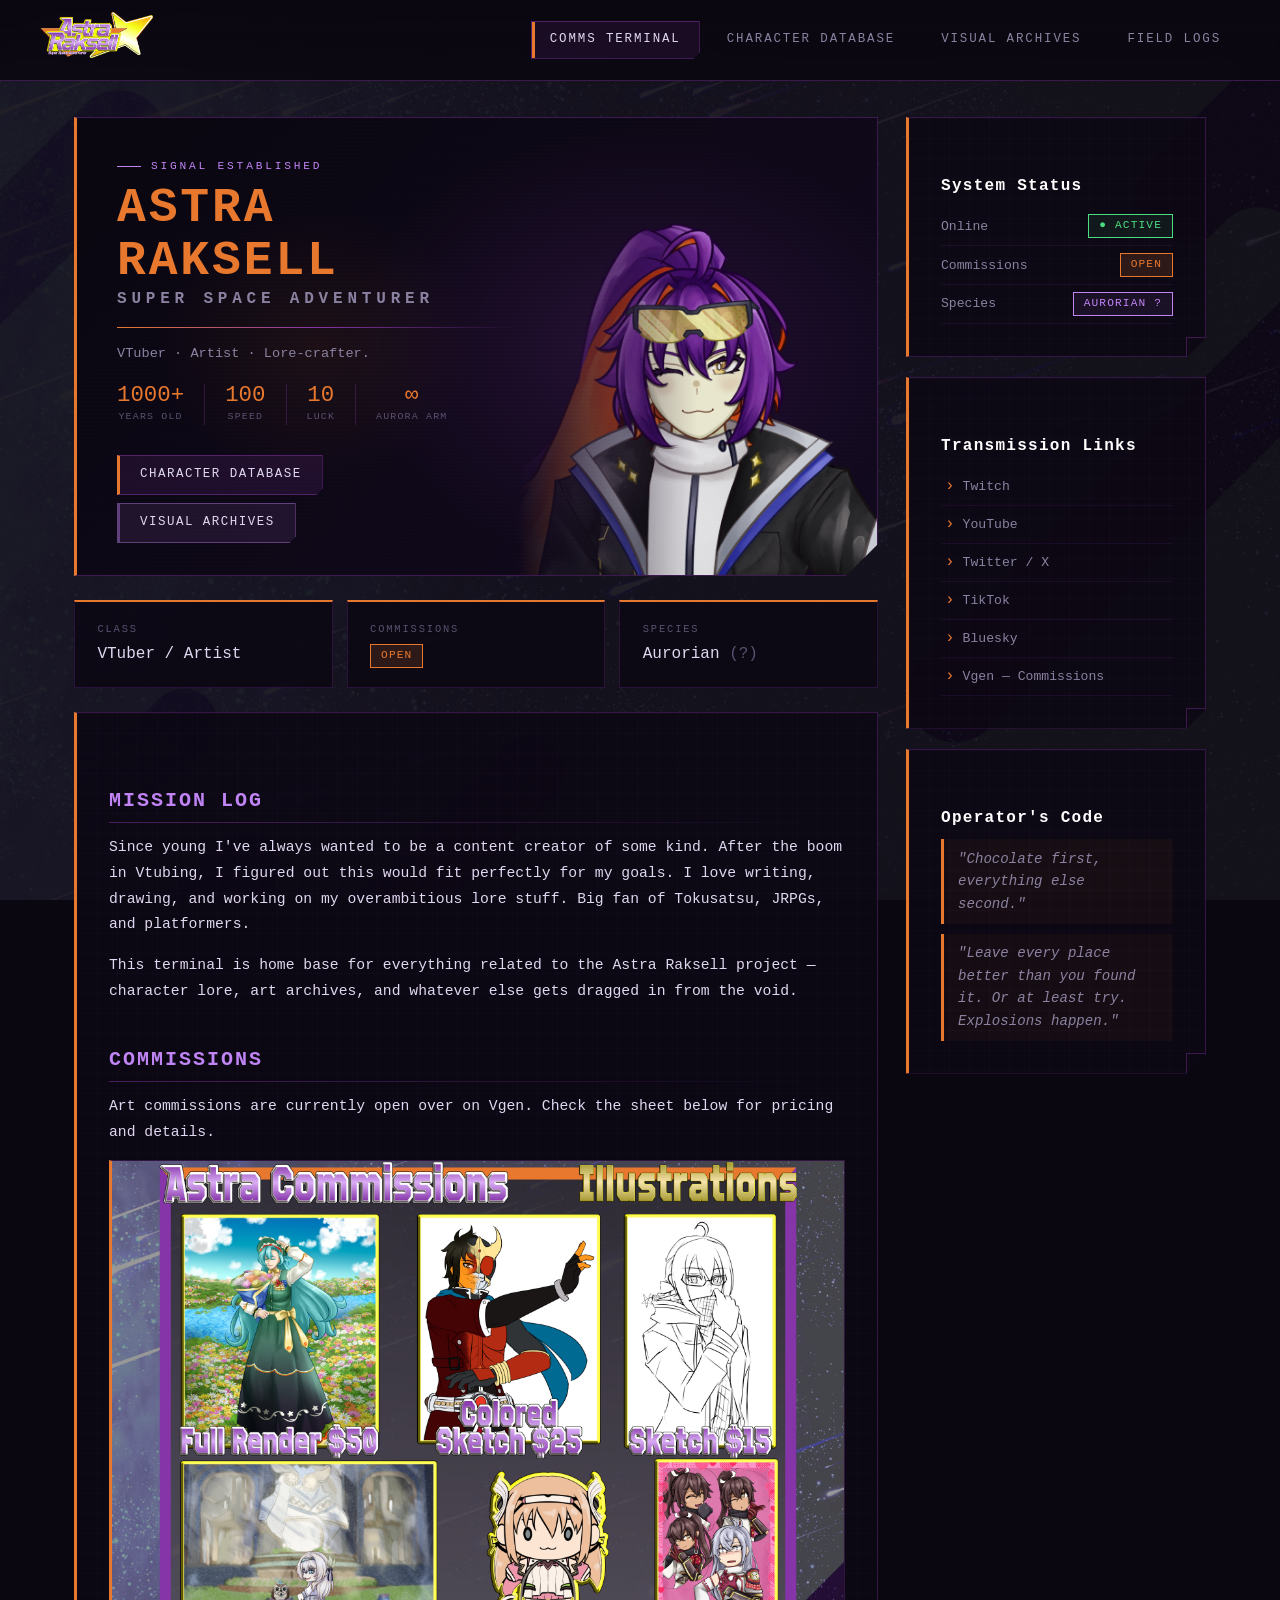
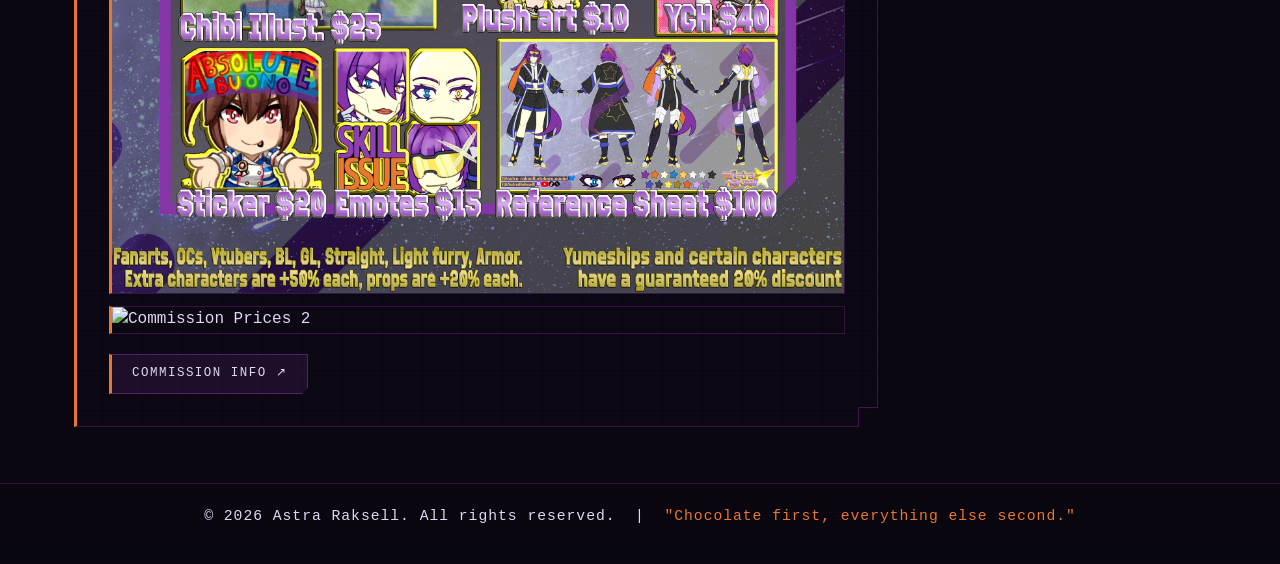
==== commit 57168ed6: "4.1" ====
--- a/index.html
+++ b/index.html
@@ -110,7 +110,6 @@
                 <h3>System Status</h3>
                 <ul class="status-list">
                     <li><span class="label">Online</span> <span class="badge badge-online">● Active</span></li>
-                    <li><span class="label">Comms</span> <span style="color:var(--text);">Open</span></li>
                     <li><span class="label">Commissions</span> <span class="badge badge-open">Open</span></li>
                     <li><span class="label">Species</span> <span class="badge badge-aurora">Aurorian ?</span></li>
                 </ul>
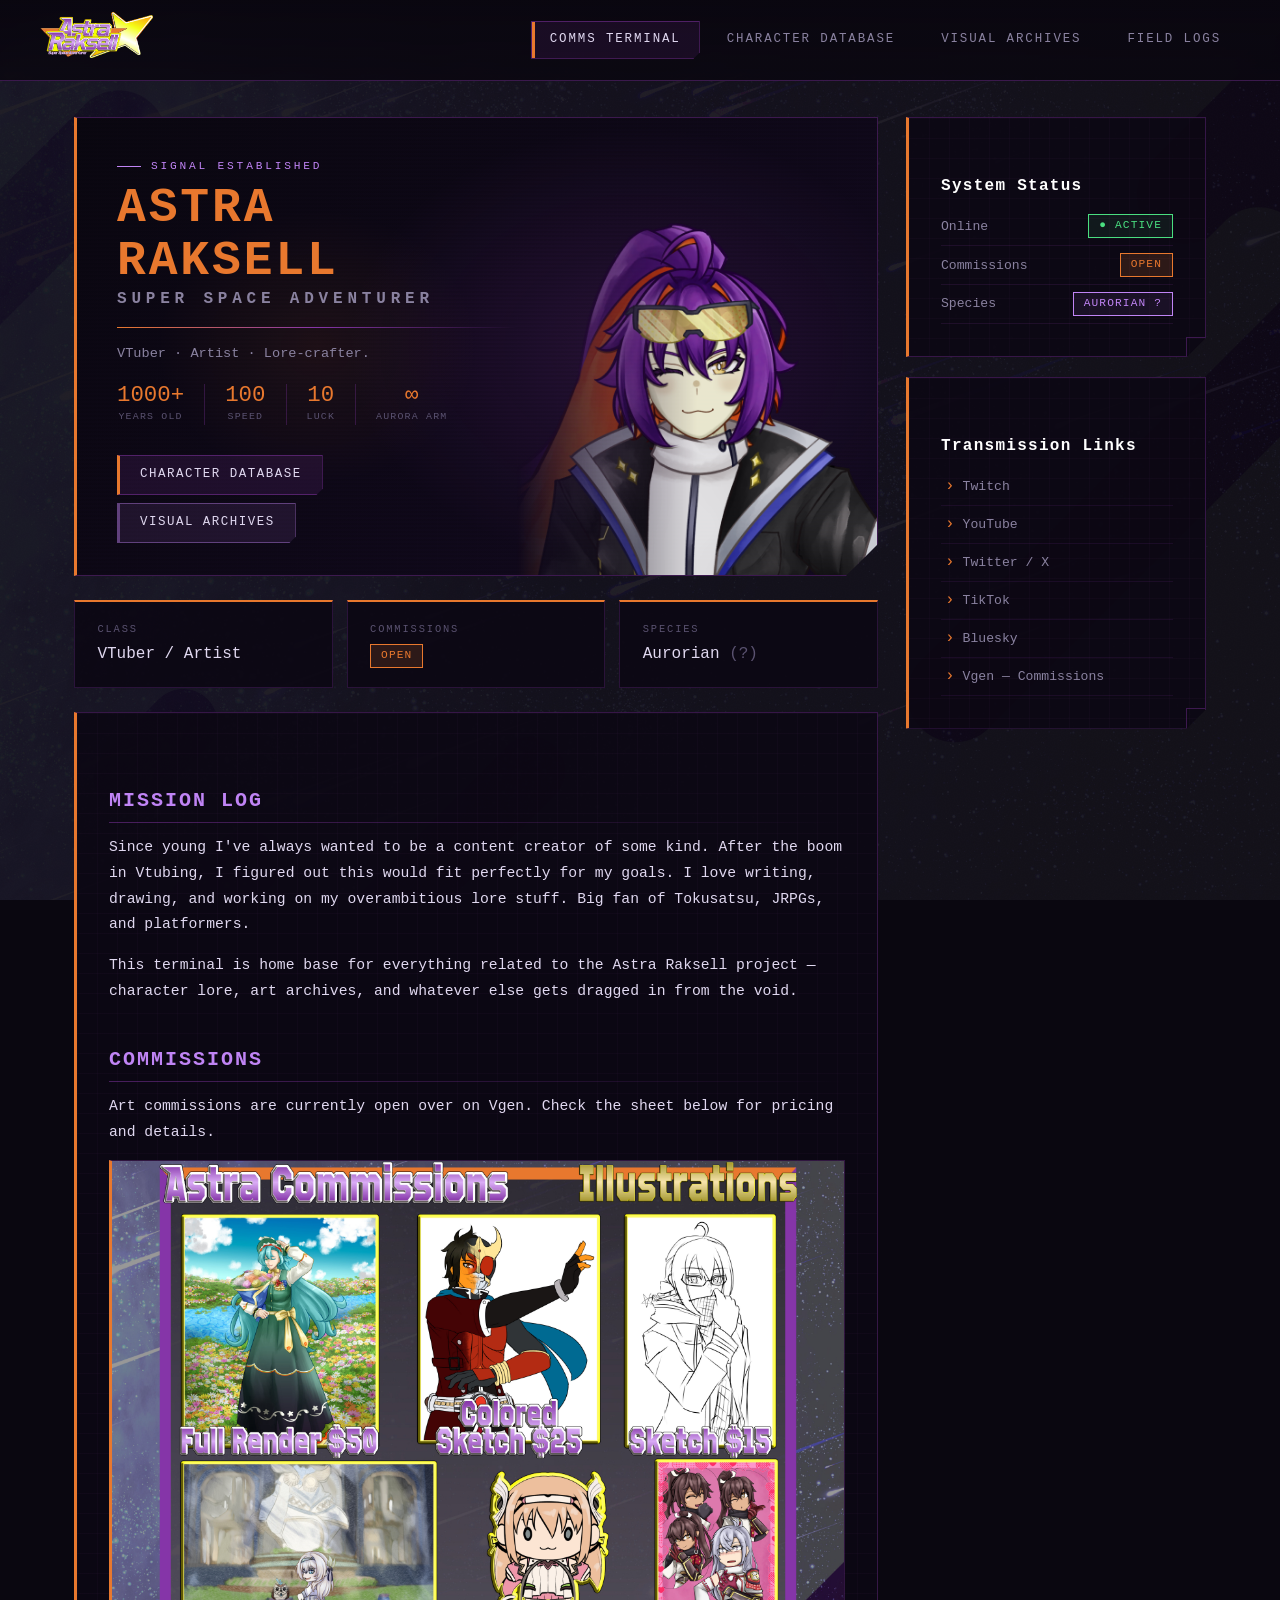
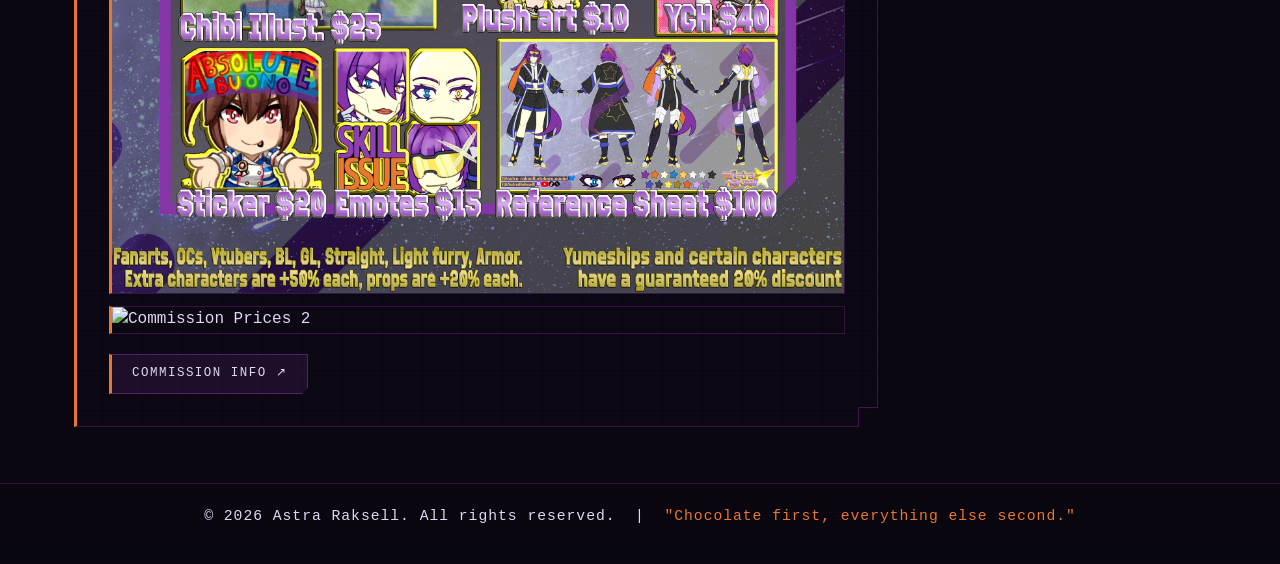
==== commit e1d91534: "4.1.1" ====
--- a/index.html
+++ b/index.html
@@ -127,12 +127,6 @@
                 </ul>
             </div>
 
-            <div class="panel">
-                <h3>Operator's Code</h3>
-                <blockquote style="margin:0 0 10px;">"Chocolate first, everything else second."</blockquote>
-                <blockquote style="margin:0;">"Leave every place better than you found it. Or at least try. Explosions happen."</blockquote>
-            </div>
-
         </aside>
     </div>
 
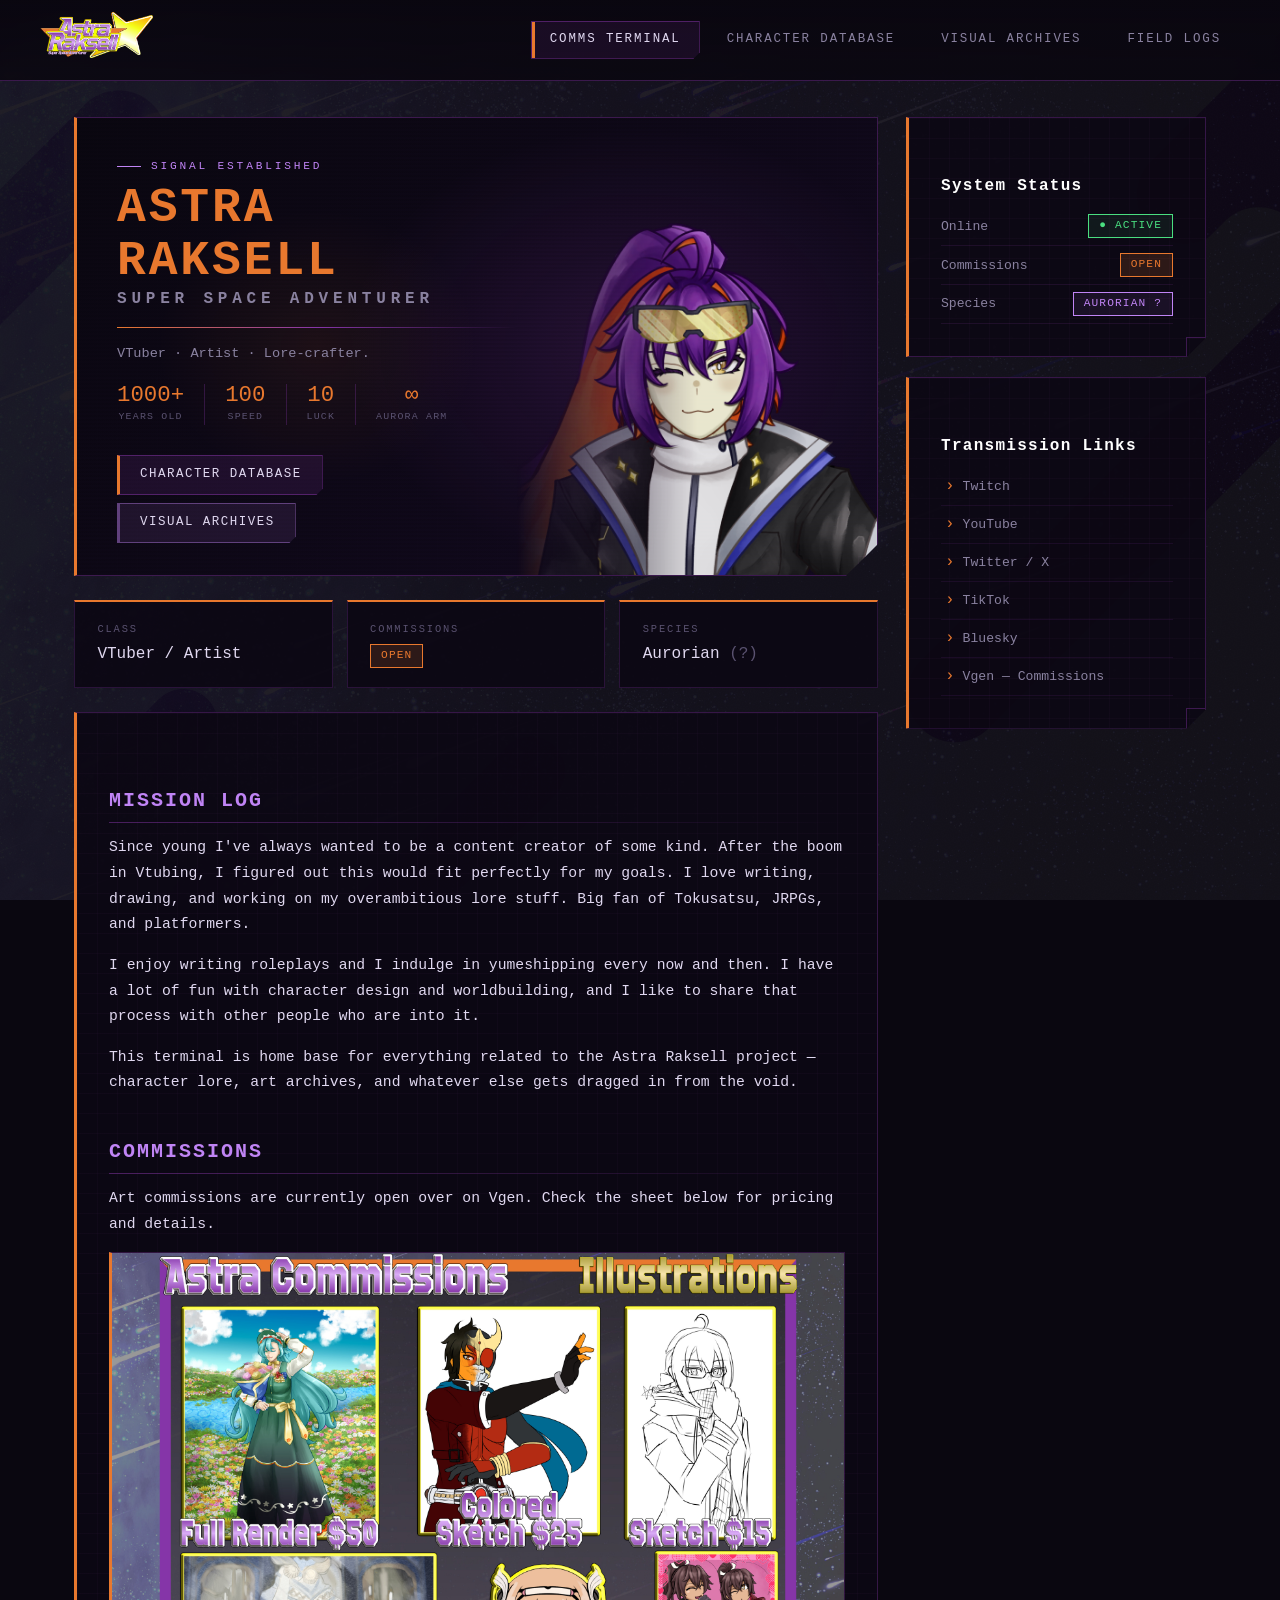
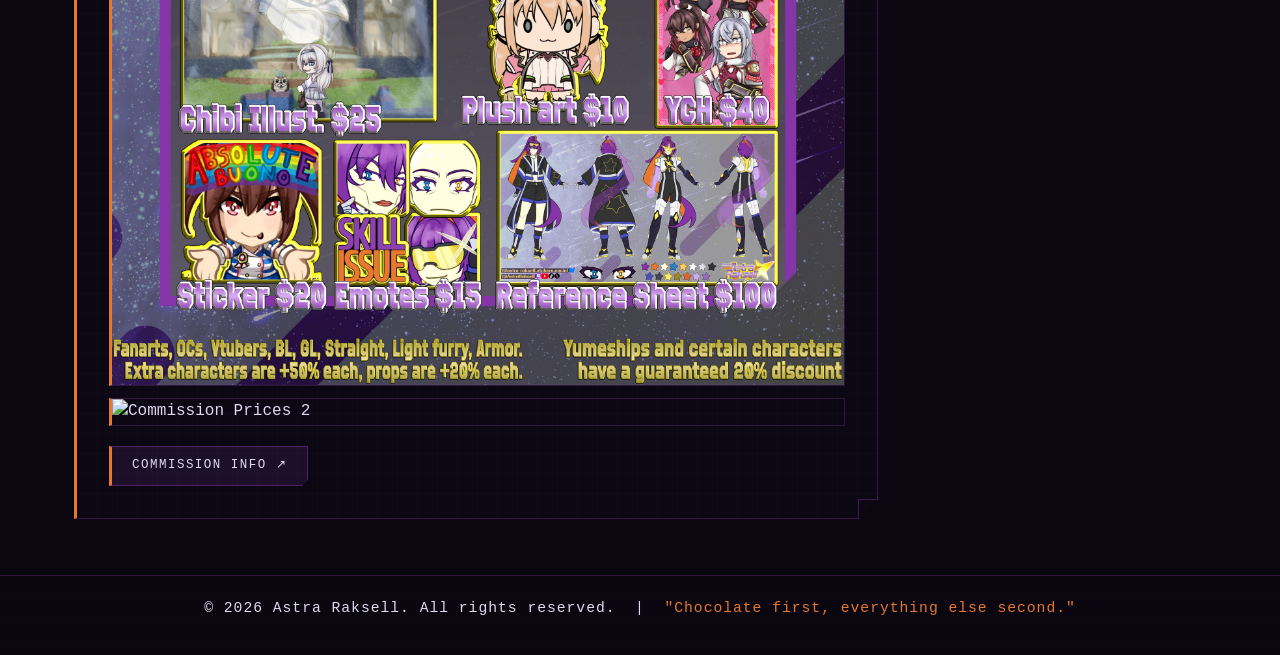
==== commit efcd23f0: "4.1.2" ====
--- a/index.html
+++ b/index.html
@@ -89,6 +89,9 @@
                     Since young I've always wanted to be a content creator of some kind. After the boom in Vtubing, I figured out this would fit perfectly for my goals. I love writing, drawing, and working on my overambitious lore stuff. Big fan of Tokusatsu, JRPGs, and platformers.
                 </p>
                 <p>
+                    I enjoy writing roleplays and I indulge in yumeshipping every now and then. I have a lot of fun with character design and worldbuilding, and I like to share that process with other people who are into it. 
+                </p>
+                <p>
                     This terminal is home base for everything related to the Astra Raksell project — character lore, art archives, and whatever else gets dragged in from the void.
                 </p>
 
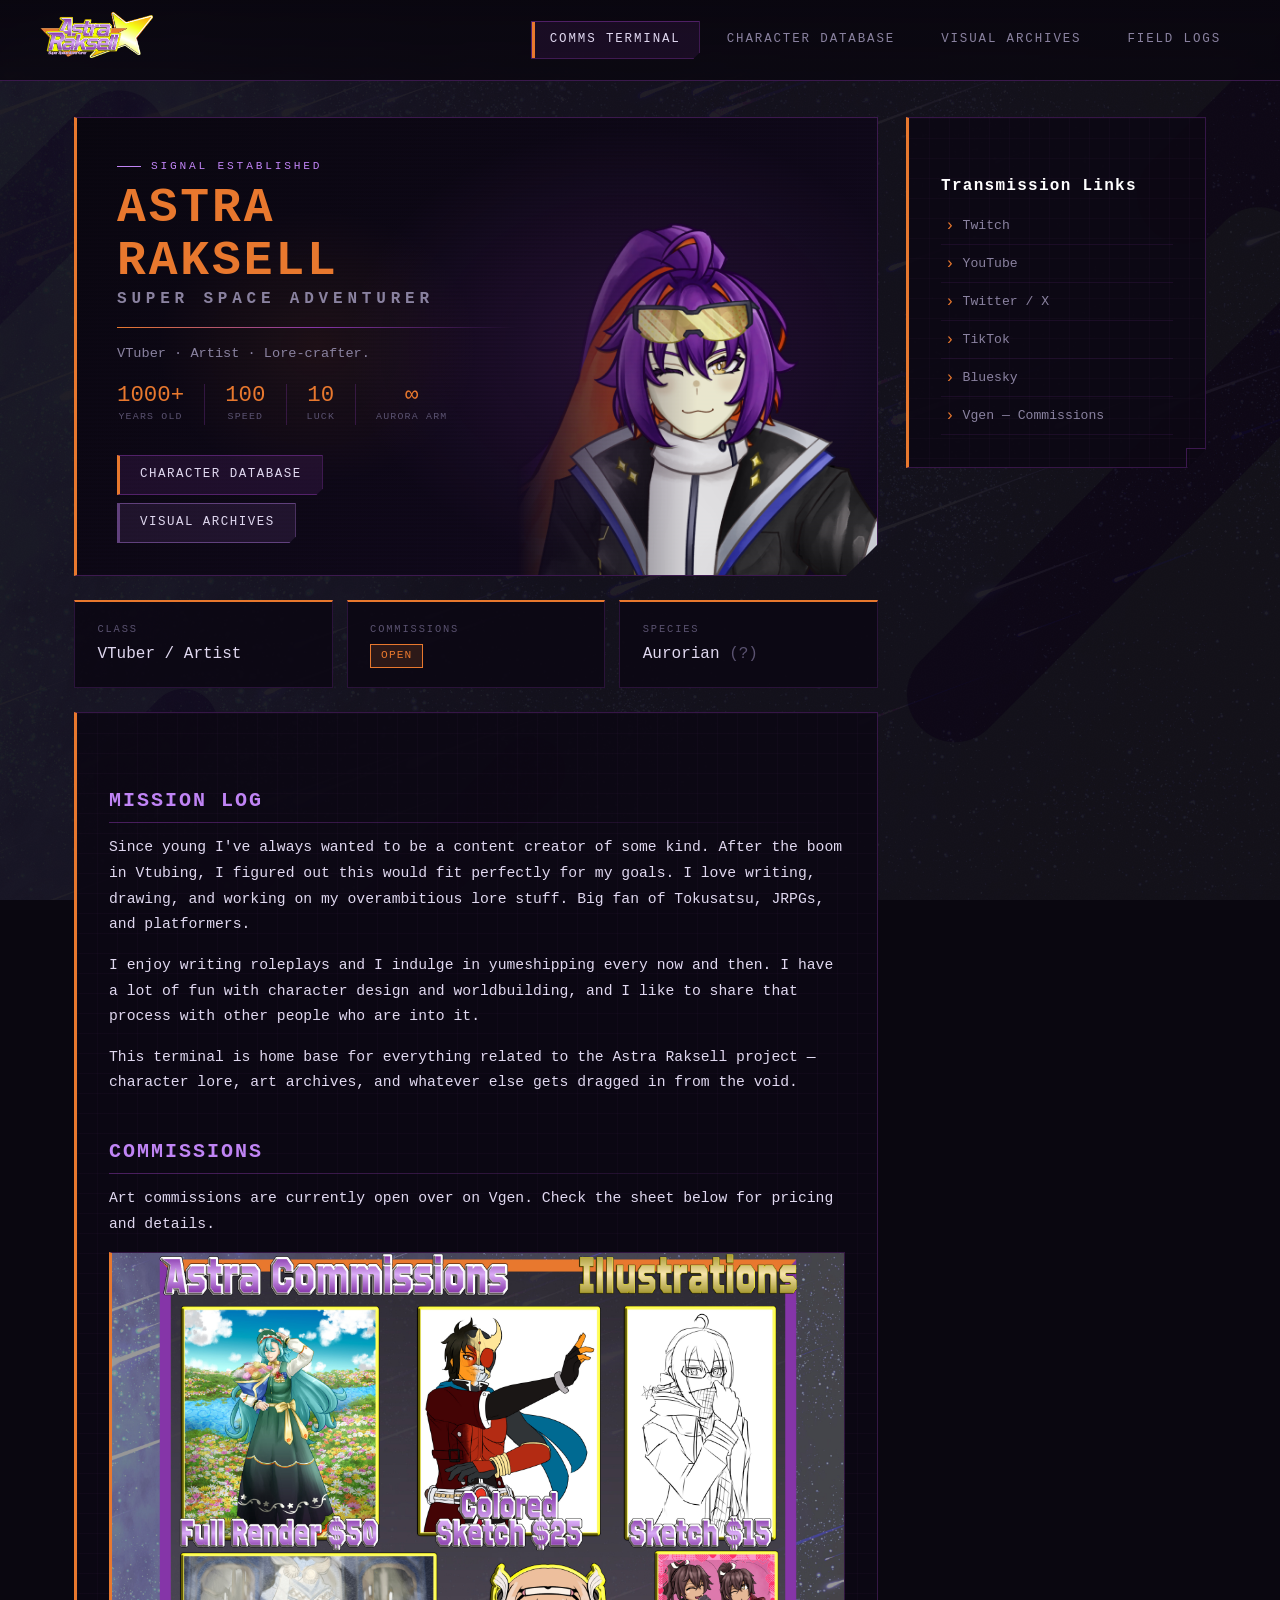
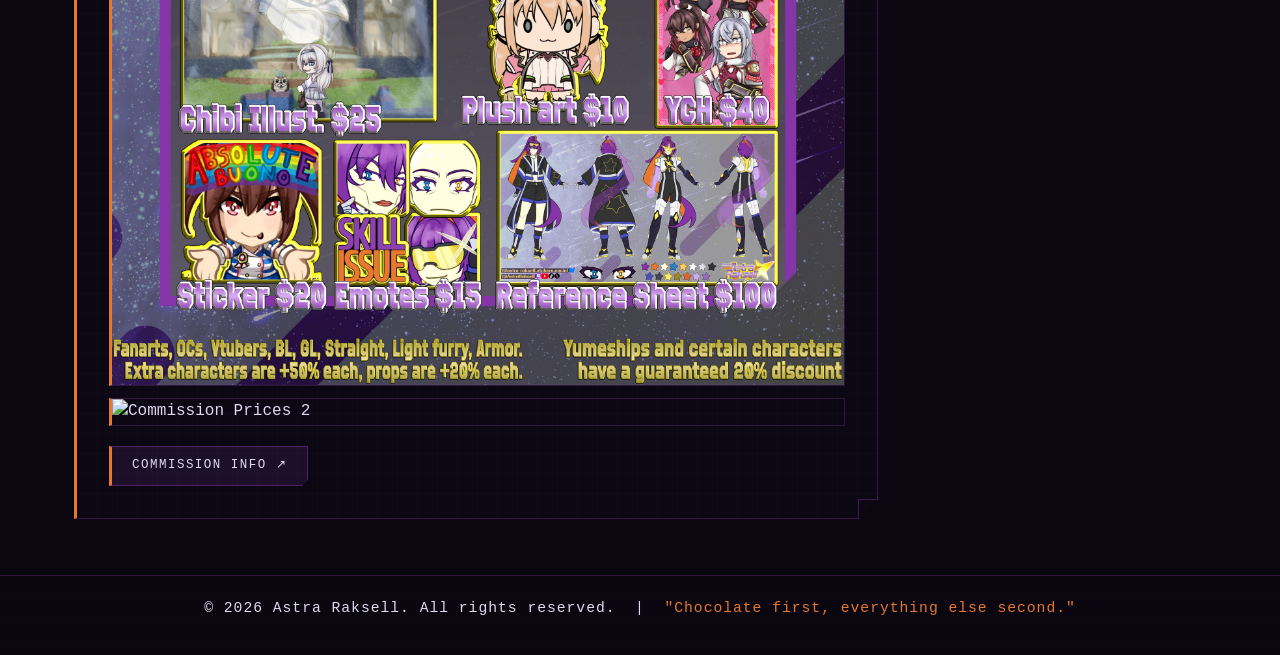
==== commit 0ebdc430: "4.1.3" ====
--- a/index.html
+++ b/index.html
@@ -108,16 +108,6 @@
 
         <!-- RIGHT: sidebar -->
         <aside class="sidebar">
-
-            <div class="panel">
-                <h3>System Status</h3>
-                <ul class="status-list">
-                    <li><span class="label">Online</span> <span class="badge badge-online">● Active</span></li>
-                    <li><span class="label">Commissions</span> <span class="badge badge-open">Open</span></li>
-                    <li><span class="label">Species</span> <span class="badge badge-aurora">Aurorian ?</span></li>
-                </ul>
-            </div>
-
             <div class="panel">
                 <h3>Transmission Links</h3>
                 <ul class="social-list">
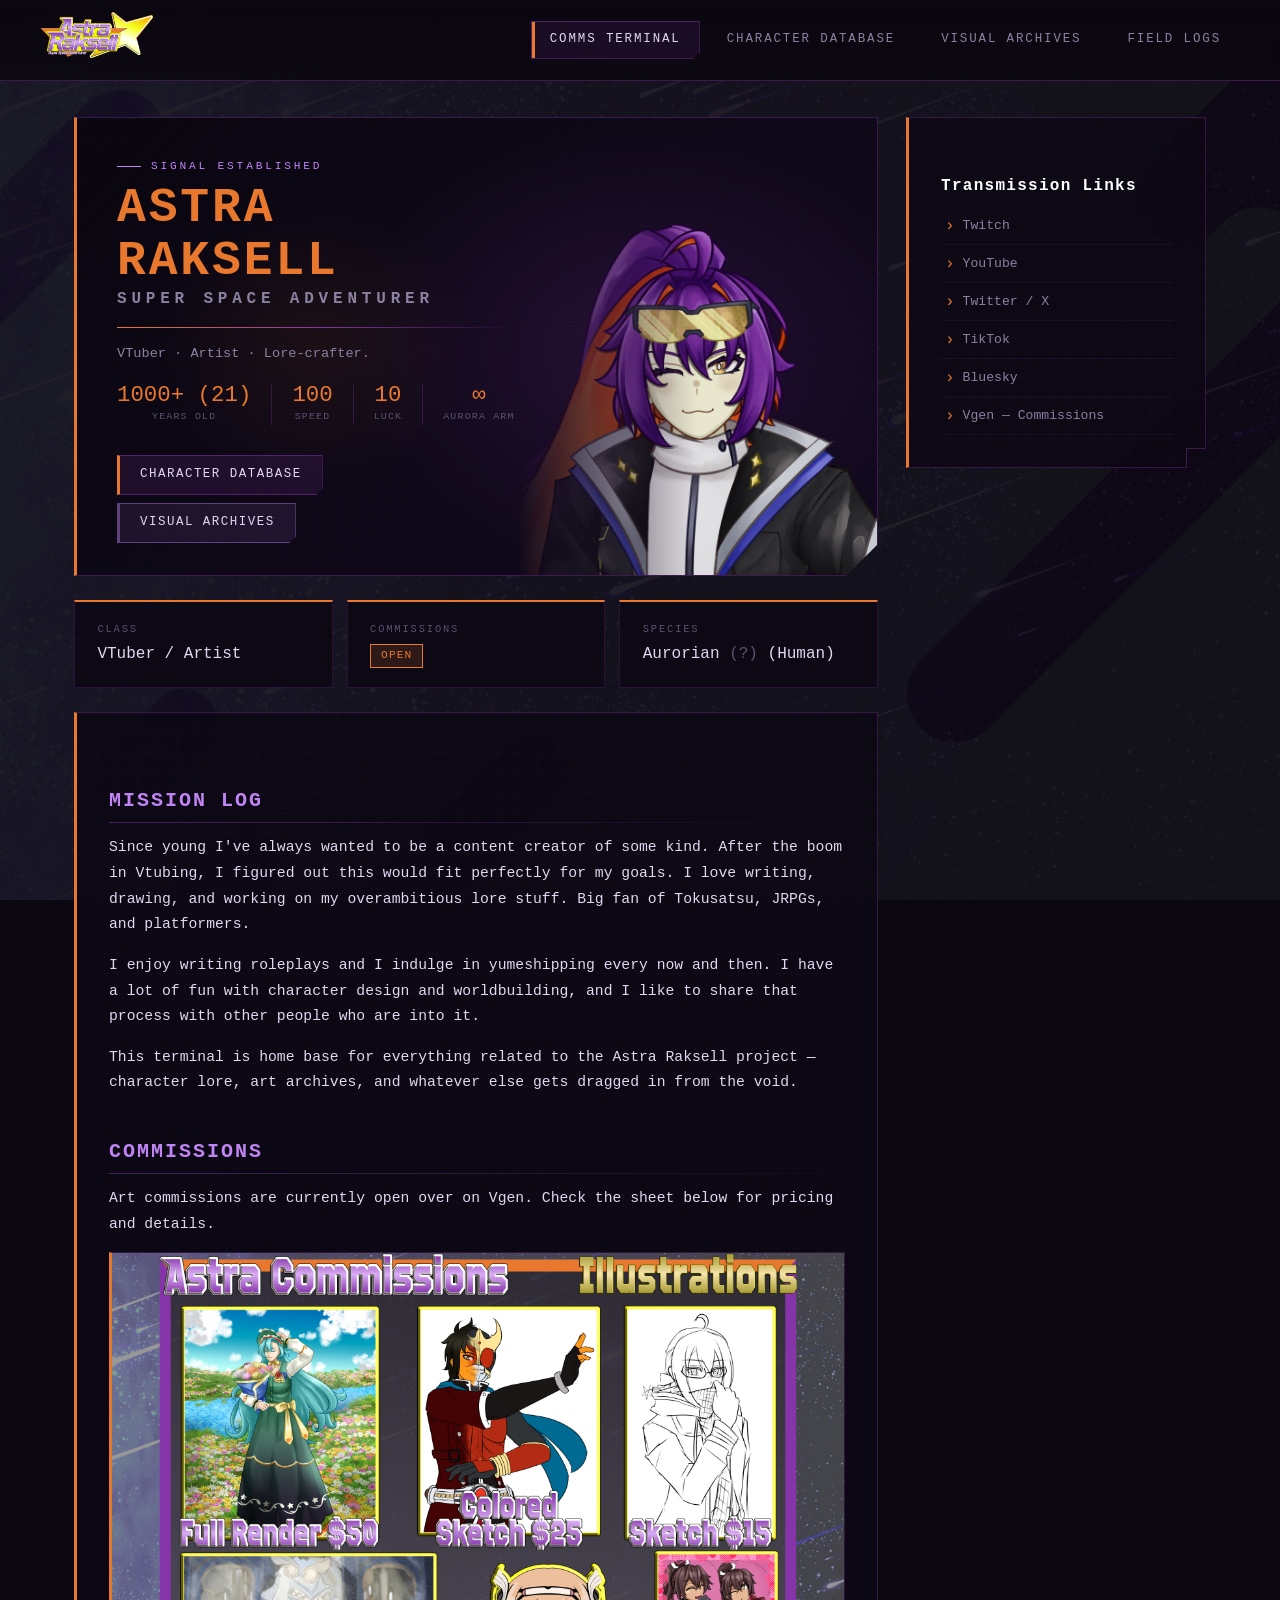
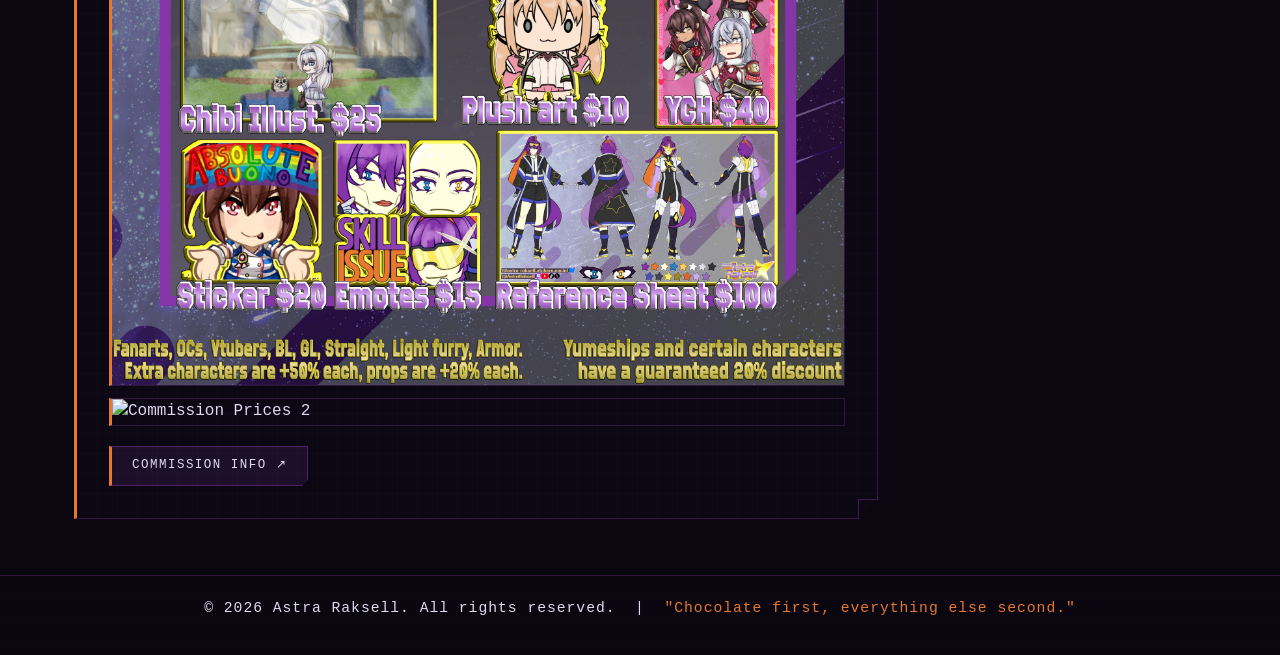
==== commit 911ab97e: "4.1.4" ====
--- a/index.html
+++ b/index.html
@@ -40,7 +40,7 @@
                     </p>
                     <div class="hero-stats">
                         <div class="hero-stat">
-                            <span class="hero-stat-val">1000+</span>
+                            <span class="hero-stat-val">1000+ (21)</span>
                             <span class="hero-stat-lbl">Years old</span>
                         </div>
                         <div class="hero-divider"></div>
@@ -78,7 +78,7 @@
                 </div>
                 <div class="info-card">
                     <div class="info-card-label">Species</div>
-                    <div class="info-card-value">Aurorian <span style="color:var(--text-dim);">(?)</span></div>
+                    <div class="info-card-value">Aurorian <span style="color:var(--text-dim);">(?)</span> (Human)</div>
                 </div>
             </div>
 
